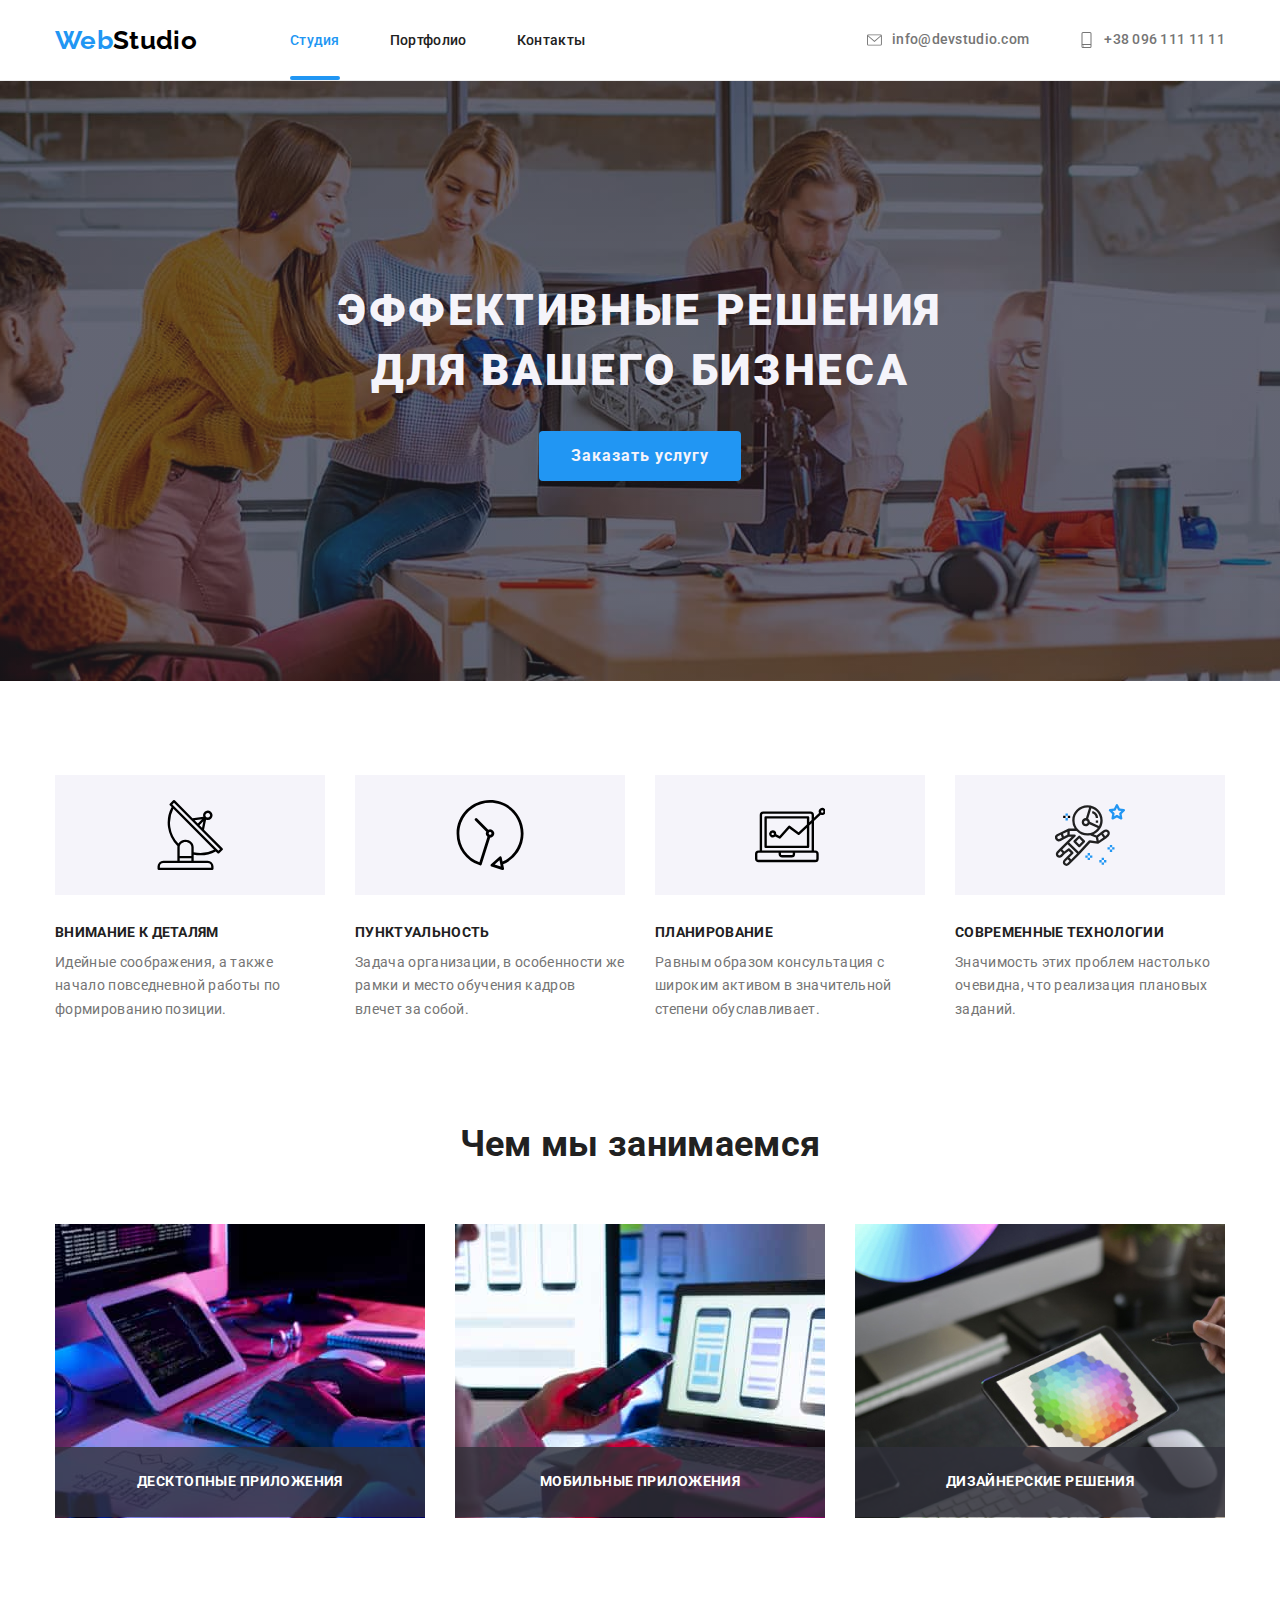
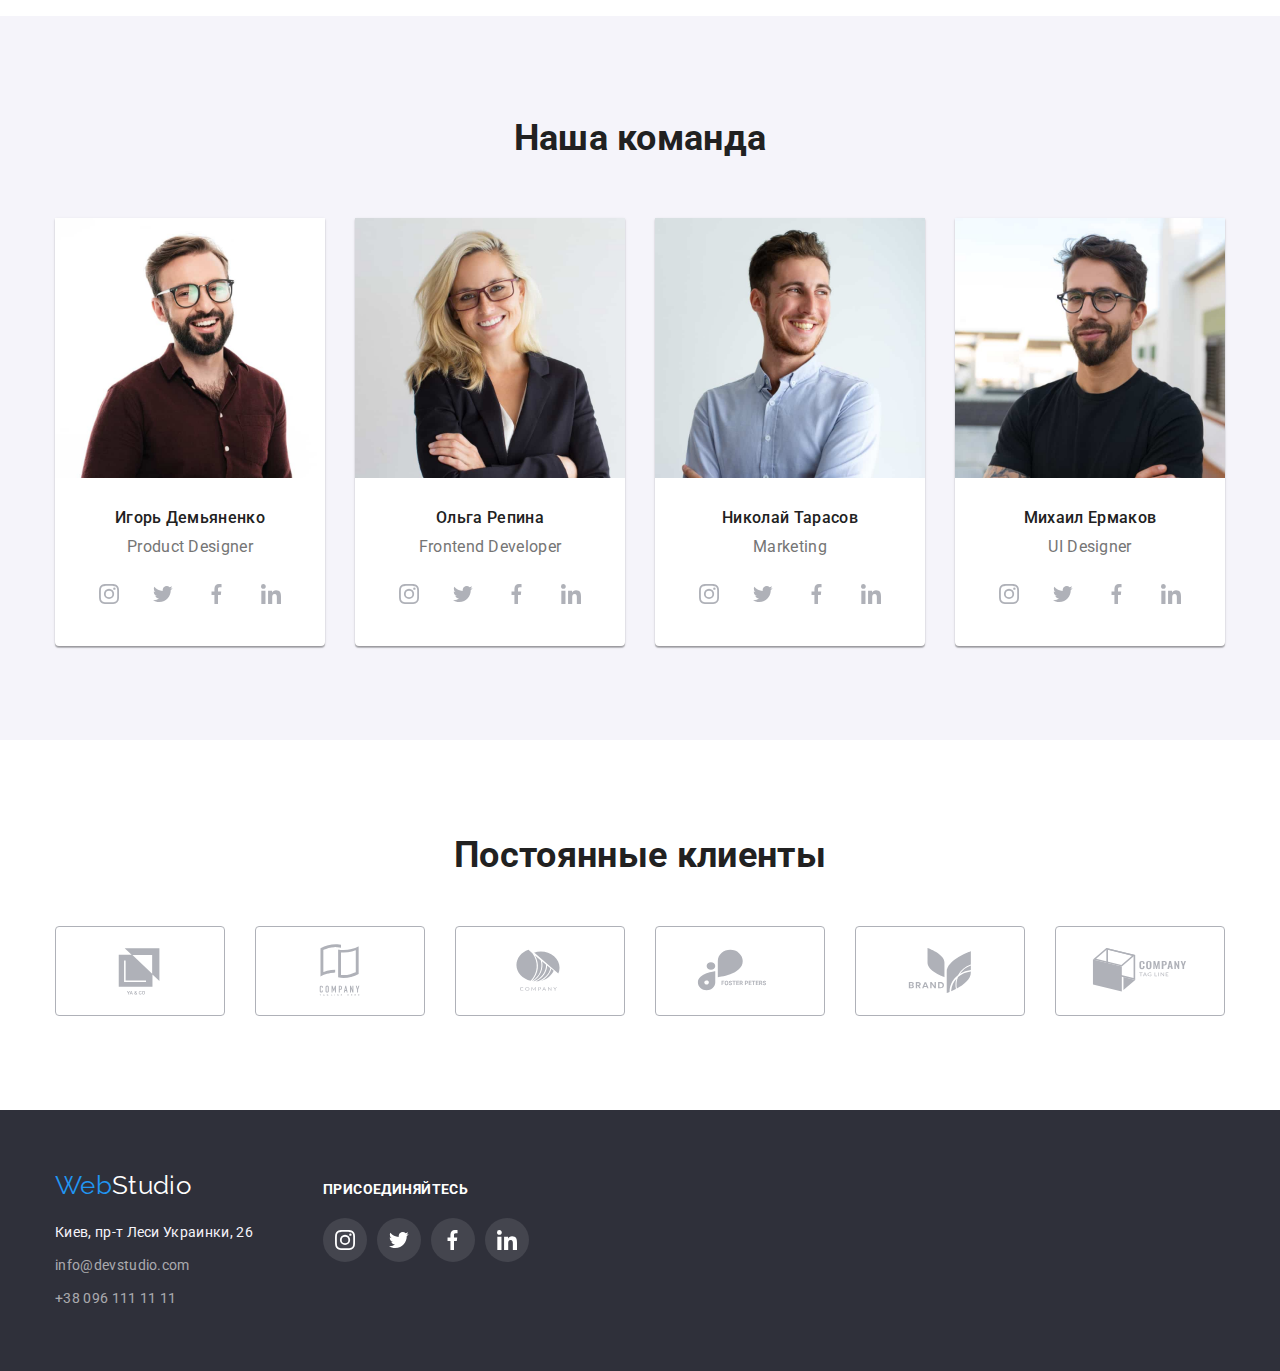
==== index.html @ 5929b226 "перенос 5 в 6" ====
<!DOCTYPE html>
<html lang="ru">
<head>
    <meta charset="UTF-8">
    <meta http-equiv="X-UA-Compatible" content="IE=edge">
    <meta name="viewport" content="width=device-width, initial-scale=1.0">
    <title>Основи НТМЛ.Часть первая </title>   
<link rel="preconnect" href="https://fonts.googleapis.com">
<link rel="preconnect" href="https://fonts.gstatic.com" crossorigin>
<link href="https://fonts.googleapis.com/css2?family=Raleway:wght@700&family=Roboto:wght@400;500;700&display=swap"
    rel="stylesheet">
<link rel="stylesheet" href="https://cdnjs.cloudflare.com/ajax/libs/modern-normalize/1.1.0/modern-normalize.min.css">

 <link rel="stylesheet" href="./css/styles.css">
</head> 
<body> 
   
   <!--Шапка страницы-->
   
    <header class="page-header">
        <div class="container nav-flex">
  <nav class="header-nav"> 
        <a href="./index.html" class="logo">
        <span class="part-logo">Web</span>Studio</a>
      <ul class="site-nav">
          <li class="list"><a href="./index.html" class="link current">Студия</a></li>    
          <li class="list"><a href="./portfolio.html" class="link">Портфолио</a></li>
          <li class="list"><a href="compendium.html" class="link">Контакты </a></li>
      </ul>
    </nav>
        <ul class="text">
            <li class="list"><a class="link" href="malito:info@devstudio.com">
                <svg class="header-icon">
                    <use href="./images/sprite.svg#icon-envelope" width="15" height="16px"></use>
                </svg>
                info@devstudio.com
             </a>
            </li>
            <li class="list"><a class="link" href="tel+380961111111">
                <svg class="header-icon">
                    <use href="./images/sprite.svg#icon-smartphone" width="15px" height="16px"></use>
                </svg>
                +38 096 111 11 11
            </a>
        </li>
        </ul>
    
    </div>
 </header> 
<main> 
            <!--Герой-->

    <section class="hero works">
        <div class="container">
        <h1 class="hero-title">Эффективные решения для вашего бизнеса</h1>
         <button class="button" type="button" data-modal-open>Заказать услугу</button>
    </div>

    </section>
    <!--Задача организации-->
    <section class="section-benefits">
        <!-- <h2 class="">Преимущество</h2> -->
        <div class="container">
        <ul class="list-body">
            <li class="aside">
                <div class="pictures-icon">
                <svg class="animatiol-icon">
                <use href="./images/sprite.svg#icon-antena" width="70"  height="70"></use>
                </svg> 
                </div>  
                <h3>Внимание к деталям</h3>
                <p>Идейные соображения, а также начало повседневной работы по формированию позиции.</p>
            </li>
            <li class="aside">
                <div class="pictures-icon">
                    <svg class="animatiol-icon">
                        <use href="./images/sprite.svg#icon-chasy" width="70" height="70"></use>
                    </svg>
                </div>
                <h3>Пунктуальность</h3>
                <p>Задача организации, в особенности же рамки и место обучения кадров влечет за собой.</p>
            </li>
            <li class="aside">
                <div class="pictures-icon">
                    <svg class="animatiol-icon">
                        <use href="./images/sprite.svg#icon-noutbuk" width="70" height="70"></use>
                    </svg>
                </div>
                <h3>Планирование</h3>
                <p>Равным образом консультация с широким активом в значительной степени обуславливает.</p>
            </li>
            <li class="aside">
                <div class="pictures-icon">
                    <svg class="animatiol-icon">
                        <use href="./images/sprite.svg#icon-astronaut" width="70" height="70"></use>
                    </svg>
                </div>
                <h3>Современные технологии</h3>
                <p>Значимость этих проблем настолько очевидна, что реализация плановых заданий.</p>
               
            </li>
        </ul>
        </div>
    </section>
    <!--Чем мы занимаемся-->
    <section class="section-text">
        <div class="container">
        <h2 class="section-title">Чем мы занимаемся</h2>
        <ul class="list-content">
            
          <li class="item">
            <div class="dex-content">
              <img src="./images/photo.jpg" width="370" height="294" alt=Програмирование >
            <div class="desktop-application">
               <h2 class="dext-text">Десктопные приложения</h2>
            </div>
            </div>
            </li>
           <li class="item">
            <div class="dex-content">
             <img src="./images/photo1.jpg" width="370" height="294" alt=Оформление>
            <div class="desktop-application">
                <h2 class="dext-text">Мобильные приложения</h2>
            </div>
            </div>
           </li>
           <li class="item">
            <div class="dex-content">
            <img src="./images/photo2).jpg" width="370" height="294" alt=Установка>
            <div class="desktop-application">
                <h2 class="dext-text">Дизайнерские решения</h2>
            </div>
            </div>
           </li>
        </ul>
        </div>
    </section>
    <!--Наша команда-->
    <section class="section-list">
     <div class="container">
        <h2 class="section-title" >Наша команда</h2>
        <ul class="list-section">
    <li class="list-aside">
        <img src="./images/img3.jpg" width="270" height="260" alt="Игорь Демьяненко" />
         <div class="thumb">
        <h3  class="list-title">Игорь Демьяненко</h3>
        <p>Product Designer</p>
        <ul class="ourteam-text">
        <li class="ourteam-list">
          <a class="ourteam-link" href="">
           <svg class="ourteam-icon">
          <use href="./images/sprite.svg#icon-instagram1" width="20px" height="20px"></use>
         </svg>
         </a>
        </li>
        <li class="ourteam-list">
         <a class="ourteam-link" href="">
        <svg class="ourteam-icon">
            <use href="./images/sprite.svg#icon-tviter2" width="20px" height="20px"></use>
          </svg>
            </a>
            </li>
            <li class="ourteam-list">
          <a class="ourteam-link" href="">
            <svg class="ourteam-icon">
             <use href="./images/sprite.svg#icon-facebook3" width="20px" height="20px"></use>
            </svg>
             </a>
            </li>
            <li class="ourteam-list">
             <a class="ourteam-link" href="">
             <svg class="ourteam-icon">
             <use href="./images/sprite.svg#icon-linkedin4" width="20px" height="20px"></use>
            </svg>
            </a>
            </li>
        </ul>
         </div>  
    </li>
    <li class="list-aside">
        <img src="./images/img4.jpg" width="270" height="260" alt="Ольга Репина"/>
        <div class="thumb">
        <h3 class="list-title">Ольга Репина</h3>
         <p>Frontend Developer</p>
        <ul class="ourteam-text">
        <li class="ourteam-list">
         <a class="ourteam-link" href="">
        <svg class="ourteam-icon">
        <use href="./images/sprite.svg#icon-instagram1" width="20px" height="20px"></use>
        </svg>
        </a>
        </li>
        <li class="ourteam-list">
        <a class="ourteam-link" href="">
        <svg class="ourteam-icon">
        <use href="./images/sprite.svg#icon-tviter2" width="20px" height="20px"></use>
         </svg>
            </a>
        </li>
        <li class="ourteam-list">
        <a class="ourteam-link" href="">
         <svg class="ourteam-icon">
        <use href="./images/sprite.svg#icon-facebook3" width="20px" height="20px"></use>
         </svg>
        </a>
        </li>
        <li class="ourteam-list">
        <a class="ourteam-link" href="">
         <svg class="ourteam-icon">
         <use href="./images/sprite.svg#icon-linkedin4" width="20px" height="20px"></use>
         </svg>
        </a>
        </li>
        </ul>
        </div>
    </li>
     <li class="list-aside">
         <img src="./images/img5.jpg" width="270" height="260" alt="Николай Тарасов"/> 
        <div class="thumb">
        <h3 class="list-title">Николай Тарасов</h3>
         <p>Marketing</p>
        <ul class="ourteam-text">
        <li class="ourteam-list">
         <a class="ourteam-link" href="">
         <svg class="ourteam-icon">
             <use href="./images/sprite.svg#icon-instagram1" width="20px" height="20px"></use>
        </svg>
            </a>
         </li>
         <li class="ourteam-list">
          <a class="ourteam-link" href="">
         <svg class="ourteam-icon">
        <use href="./images/sprite.svg#icon-tviter2" width="20px" height="20px"></use>
        </svg>
         </a>
         </li>
        <li class="ourteam-list">
        <a class="ourteam-link" href="">
         <svg class="ourteam-icon">
         <use href="./images/sprite.svg#icon-facebook3" width="20px" height="20px"></use>
         </svg>
         </a>
      </li>
      <li class="ourteam-list">
        <a class="ourteam-link" href="">
         <svg class="ourteam-icon">
        <use href="./images/sprite.svg#icon-linkedin4" width="20px" height="20px"></use>
         </svg>
        </a>
       </li>
     </ul>
          </div>
    </li>
    <li class="list-aside">
        <img src="./images/img6.jpg" width="270" height="260" alt="Михаил Ермаков"/>
    <div class="thumb">
    <h3 class="list-title">Михаил Ермаков</h3>
     <p>UI Designer</p>
     <ul class="ourteam-text">
     <li class="ourteam-list">
        <a class="ourteam-link" href="">
        <svg class="ourteam-icon">
    <use href="./images/sprite.svg#icon-instagram1" width="20px" height="20px"></use>
     </svg>
     </a>
    </li>
     <li class="ourteam-list">
    <a class="ourteam-link" href="">
    <svg class="ourteam-icon">
    <use href="./images/sprite.svg#icon-tviter2" width="20px" height="20px"></use>
    </svg>
    </a>
     </li>
     <li class="ourteam-list">
     <a class="ourteam-link" href="">
     <svg class="ourteam-icon">
     <use href="./images/sprite.svg#icon-facebook3" width="20px" height="20px"></use>
      </svg>
     </a>
      </li>
      <li class="ourteam-list">
     <a class="ourteam-link" href="">
      <svg class="ourteam-icon">
    <use href="./images/sprite.svg#icon-linkedin4" width="20px" height="20px"></use>
    </svg>
     </a>
    </li>
    </ul>
     </div>
    </li> 
    </ul>  
  </div>
    </section>
    <section class="clients">
    <div class="container">
        <h2 class="clients-constant">Постоянные клиенты</h2>
         <ul class="clients-text list">
            <li class="clients-list">
             <a class="clients-link" href="">
            <svg class="logo-icon">
            <use href="./images/sprite.svg#icon-yaco1" width="106" height="60"></use>
            </svg>
            </a>
             </li>
            <li class="clients-list">
            <a class="clients-link" href="">
             <svg class="logo-icon">
            <use href="./images/sprite.svg#icon-naglinehere2" width="106" height="60"></use>
           </svg>
             </a>
            </li>
            <li class="clients-list">
            <a class="clients-link" href="">
            <svg class="logo-icon">
            <use href="./images/sprite.svg#icon-company3" width="106" height="60"></use>
            </svg>
            </a>
            </li>
            <li class="clients-list">
            <a class="clients-link" href="">
            <svg class="logo-icon">
            <use href="./images/sprite.svg#icon-fosterpeters4" width="106" height="60"></use>
            </svg>
            </a>
            </li>
            <li class="clients-list">
             <a class="clients-link" href="">
            <svg class="logo-icon">
             <use href="./images/sprite.svg#icon-brand5" width="106" height="60"></use>
            </svg>
            </a>
            </li>
            <li class="clients-list">
             <a class="clients-link" href="">
            <svg class="logo-icon">
            <use href="./images/sprite.svg#icon-tagline6" width="106" height="60"></use>
            </svg>
            </a>
            </li>
         </ul>
        </div>
    </section>
   <!--Подвал-->
    <footer class="section-footer">
    <div class="container">
        <div class="footer-link">
        <a href="./index.html" class="logo-logo">
    <span class="part part-logo">Web</span>Studio</a>
      <address class="active works">
        <!-- <a href="./index.html" class="logo">
        <span class="part part-logo">Web</span>Studio</a> -->
    <ul class="address">
     <li a> Киев, пр-т Леси Украинки, 26</li>
     </ul>
    <ul class="text-meta">
     <li><a class="link" href="malito:info@devstudio.com">info@devstudio.com</a></li>
    <li><a class="link" href="tel+380961111111">+38 096 111 11 11</a></li>
   </ul>
    </address>
</div>
    <div class="footer-contacts">
    <p class="join-footer">присоединяйтесь</p>
    <ul class="footer-text">
    <li class="footer-list">
    <a class="contacts" href="">
    <svg class="footer-icon">
        <use href="./images/sprite.svg#icon-instagram1" width="20px" height="20px"></use>
    </svg>
    </a>
  </li>
<li class="footer-list">
 <a class="contacts" href="">
  <svg class="footer-icon">
  <use href="./images/sprite.svg#icon-tviter2" width="20px" height="20px"></use>
 </svg>
 </a>
</li>
<li class="footer-list">
 <a class="contacts" href="">
<svg class="footer-icon">
<use href="./images/sprite.svg#icon-facebook3" width="20px" height="20px"></use>
</svg>
</a>
</li>
<li class="footer-list">
 <a class="contacts" href="">
 <svg class="footer-icon">
 <use href="./images/sprite.svg#icon-linkedin4" width="20px" height="20px"></use>
</svg>
 </a>
</li>
    </ul>
</div>
</div>
    </footer>
   </main>
   <div class="hero-backdrop is-hidden" data-modal>
    <div class="hero-modal">
    <button type="button" class="close-button" data-modal-close>
    <svg class="modal-icon">
        <use href="./images/sprite.svg#icon-close-black"></use>
   </svg>
</button>
    </div>
   </div>
    <script src="./js/modal.js"></script>
  </body>
 </html>
---- css/styles.css ----
/* цвет фона вторичный 
#FFFFFF      #E5E5E5;     #F5F4FA*/
/* цвет основного текста #FFFFFF; */
/* текст h2 #212121;*/
/* футер адрес #FFFFFF */
/* контакт rgba(255, 255, 255, 0.6) */
/*вторичный текст #757575;*/
/*сексыя наша команджа #757575 */
/* акцент#2196F3; */

:root {
   --primary-text-color: #212121;
   --title-text-paragraph: #757575;
   --accent-color: #2196F3;
   --primary-bg-color:#E5E5E5;
   --logo-nav-color:#000000;
   --logo-footer-color:#FFFFFF;
   --address-footer-color:#F5F4FA;
   --h1-color:#2F303A;
   --cube-color:cubic-bezier(0.4, 0, 0.2, 1);
}

html {
  box-sizing: border-box;
}
  *, *::before, *::after{
    box-sizing: border-box;  
  }
body {
  margin: 0;
  padding: 0;
  background-color: var(--logo-footer-color);
  color: var(--primary-text-color);

  font-family: Roboto, sans-serif;
  letter-spacing: 0.02em;
  font-size: 14;
}
.container {
  /* align-items: center;
  display: flex; */
  margin-left: auto;
  margin-right: auto;
  width: 1200px;
  /* outline: 2px solid red; */
  padding-left: 15px;
  padding-right: 15px;

} 
 


.site-nav{
display: flex;  
margin-left: 93px;
}
.header-nav{
  align-items: center;
  display: flex;
}
.text  .list{
  margin-left: auto;
}
.nav-flex {
  align-items: center;
  display: flex;
}

 

 .container {
  margin-left: auto;
  margin-right: auto;
  width: 1200px;
  padding-right: 15px;
  padding-left: 15px;
  /* display: block;
  max-width: 100%;
  height: auto; */

   /* outline: 2px solid red;  */
} 
.page-header{
/* border: 1px solid #ECECEC; */
background-color: var(--logo-footer-color);
border-bottom:1px solid #ECECEC;
}
h1, h2, h3, p{
  margin: 0;
  padding: 0;
}
.header-icon{
  width: 15px;
  height: 16px;
  margin-right: 10px;
}

 .section .no-podding {
  padding-top: 0;
  padding-bottom: 0;
 
} 
.ourteam-icon{
  margin: 12px 0 0 12px;
  text-align: center;
  justify-content: center;
  
}

.section-benefits{
  padding-top: 94px;
  /* padding-bottom: 94px; */
}
.ourteam-link{
width: 44px;
height: 44px;
border-radius: 50%;
fill: #AFB1B8;
display: block;
}
.ourteam-link:hover,
.ourteam-link:focus {
 background-color: #2196F3;
fill: var(--logo-footer-color);

} 

  /* padding-top: 94; *
/* .section {
margin-bottom: 0;
margin-top: 0%;
}  */

  /* logo */

 .logo{

  color: var(--logo-nav-color);
  font-family: Raleway, sans-serif;

  font-weight: 700;
  font-size: 26px;
  line-height: 1.19;
  font-size: normal;
  text-decoration: none;
  font-style: normal;
 }

.part-logo {
  color: var(--accent-color);
}
/* логин в футаре */
.logo-logo{
  margin-bottom: 20px;
  display: block;
  color: var(--logo-footer-color);
  font-family: Raleway, sans-serif;

  font-size: 26px;
  line-height:1.19;
  font-size: normal;
  text-decoration: none;
  padding: 0;


  }
  /* футер адрес */
 .activ{
   font-style: normal;

 }
  .address{
   margin-bottom: 9px;
   color: var(--address-footer-color);
   font-family: Roboto,normal;
  font-size: 14px;
  line-height: 1.71;
   }
   .address>li:hove,  
   .address>li:focus {
    color: #2196F3;
   }

  .address{
   flex-direction: column;
   font-style: normal;
  } 
  .address>li:not(:last-child){
   display: block;
  }

  .section-footer {
    padding-top: 60px;
    padding-bottom: 60px;
    background-color: #2F303A;
  }
  .section-footer .container{
    display: flex;
    align-items: baseline;
  }
  .join-footer{
    font-weight: 700;
    font-size: 14px;
    line-height: 1.14;
    letter-spacing: 0.03em;
    text-transform: uppercase;
    margin-bottom: 20px;
    
    color: var(--logo-footer-color);
  }

  /* фоотер гд текст */
  .text-meta .link {
    color: rgba(255, 255, 255, 0.6);
    font-style: normal;
    font-weight: 400;
    font-size: 14px;
    line-height: 1.71;
    text-decoration: none;
  }
  
  .text-meta .link:hover,
  .text-meta .link:focus {
    color: #2196F3;

  }
  .text-meta>li:not(:last-child) {
   display: block;
   margin-bottom: 9px;
  }
  .footer-text{
  display: flex;
  justify-content: space-between;
  } 
  .footer-list{
  width: 44px;
  height: 44px;

  
  }
.contacts{
  width: 44px;
  height: 44px;
  border-radius: 50%;
  background: rgba(255, 255, 255, 0.1);
  display: block;
}
.contacts:hover,
.contacts:focus{
  background-color: var(--accent-color);
}
  
  .footer-icon {
    width: 20px;
    height: 20px;
    margin: 12px 0 0 12px; 
    fill: var(--logo-footer-color);
  }
  /* .footer-icon:hover,
  .footer-icon:focus{
    fill: #2196F3;
  } */

  .footer-contacts{
  margin-left: 70px;
  width: 206px;
  }

  /* h2наша команда в ul */

.list-section { 

  margin: 0;
  padding: 0;
  list-style: none;
}



/* задачя организации */
.list-body{
  /* padding-top: 94px; */
  display: flex;
  
  
}
.list-body .aside+ .aside{
  margin-left: 30px;
}
.list-body .aside{  
  width: 270px;
}
/* .aside::before{
  display:inline-block;
  content: "";
  width: 270px;
  height: 120px;
  border-radius: 4px;
   background-color: #F5F4FA;
} */
 


/* .site-nav .list{
 background-color: tomato;
} */


.site-nav {
  display: flex;
  margin-left: 93px;
}

.header-nav {
  align-items: center;
  display: flex;
}

.text .list {
  margin-left: auto;
}

.nav-flex {
  align-items: center;
  display: flex;
}

.site-nav  .link.current::after {
  position: absolute;
  content: "";
  display: block;
  height: 4px;
  border-radius: 2px;
  width: 100%;
  left: 0;
  bottom: 0;
  background-color: var(--accent-color);

}

.site-nav .list+ .list{
  margin-left: 50px;
}

.site-nav .link{
position: relative;

  padding-top: 32px;
  padding-bottom: 32px;

  color: var(--primary-text-color);
  font-weight: 500;
  font-size: 14px;
  line-height: 1.14;
  text-decoration: none;
  transition-duration:color 250ms cubic-bezier(0.4, 0, 0.2, 1);


   
}
.site-nav .link.current {
  color: var(--accent-color);
}
/* сайт nav */

.site-nav .link:hover,
.site-nav .link:focus {
    color: var(--accent-color);
 } 


 /* ul contact  header*/
 .text .link{
  align-items: center;
  display: inline-flex;
  color:var(--title-text-paragraph);
  padding-top: 32px;
  padding-bottom: 32px;
  font-weight: 500;
  font-size: 14px;
  line-height: 1.14px;
  letter-spacing: 0.02em;
  text-decoration: none;
   }
 .text .header-icon:hover,
 .text .header-icon:focus,
 .text .link:hover, 
 .text .link:focus{
   color: var(--accent-color);
   fill: var(--accent-color);
 }
  .header-icon{
  fill: currentColor;
  }

  .text{
    display: flex;
    margin-left: auto;
   
 }
 .text .list + .list{
   margin-left: 50px;
 }
 
 /* .-paragraph);
 } */
 /* .text .header-icon:hover,
 .text .header-icon:focus{
   fill: var(--accent-color);
 }
 .text .header-icon:current{
   fill: var(--accent-color);
 }  */

 /* ul для портфолио */

 /* задача организации */
.list-body p {
  margin-top: 0;
  margin-bottom: 0;
  color: var(--title-text-paragraph);

   font-weight: 400;
    font-size: 14px;
    line-height: 1.7; 
    }
.list-body h3 {
  margin-top: 0;
  margin-bottom: 10px;
  color: var(--primary-text-color);
  font-weight: 700;
  font-size: 14px;
  line-height: 1.14;
  text-transform: uppercase;
}

/* h3 наша команда */
.list-aside .list-title {
  margin-top: 0;
  text-align: center;
  color: var(--primary-text-color);
  margin-bottom: 0;
  /* margin-bottom: 0px; */
  font-weight: 500;
  font-size: 16px;
  line-height: 1.2;
}
 img {
  display: block;
  max-width: 100%;
  height: auto;
  margin-top: o;
  margin-bottom: o;

}

.list-section p { 
  text-align: center;
  margin-top: 10px;
  margin-bottom: 0;
   color: var(--title-text-paragraph);
   /* margin-top: 10px; */
   font-size: 16px;
   line-height: 1.19;
  }
  .thumb {
   padding: 30px 32px;
   
  }
  
.list-aside{
  background: var(--logo-footer-color);
  box-shadow: 0px 1px 3px rgba(0, 0, 0, 0.12),
  0px 1px 1px rgba(0, 0, 0, 0.14),
  0px 2px 1px rgba(0, 0, 0, 0.2);
  border-radius: 0px 0px 4px 4px;
}
.section-list {
  background-color:#F5F4FA;
}
.section-text{
  padding-top: 94px;
  padding-bottom: 94px;
}
.section-list{
  padding-bottom: 94px;
  padding-top: 94px;
}

  /* чем мы занимаемся  */
.list-content {
display: flex;
text-align: center;

}
.list-content .item+ .item{
  margin-left: 30px;
}
.list-section{
  display: flex;
  /* padding-bottom: 94px; */
}
.list-section {
justify-content: space-between;
}
.list-content .item{
  display: block;
  max-width: 100%;
  height: auto;
}
.ourteam-text{
  display: flex;
  justify-content: space-between;
  margin-top: 16px;
  align-items: center;
  
}
.dex-content{
position: relative;
display: inline-block;

}
.desktop-application{
  position: absolute;
  width: 100%;
  height: 70px;
  background: rgba(47, 48, 58, 0.8);
  top: 76%; 
}
.dext-text{
color: var(--logo-footer-color);

font-size: 14px;
line-height: 1.14;
text-align: center;
letter-spacing: 0.03em;
text-transform: uppercase;
padding: 27px 82px;
}

.ourteam-list{
width: 44px;
height: 44px;
}
.ourteam-icon{
  width: 20px;
  height: 20px;
  /* background-color: tomato; */
}


/* hero */

.hero-title {
  max-width: 1600px;
   text-transform: uppercase; 
   margin-top: 0; 
  margin: 0 auto;
  margin-bottom: 30px;
  color: var(--address-footer-color);
   width: 696px;
  font-weight: 900;
    font-size: 44px;
    line-height: 1.36;
    text-transform: uppercase;
    text-align: center;
    letter-spacing: 0.06em;
}

.hero{
  text-align: center;
  background-color: var(--h1-color);
  padding-top: 200px;
  padding-bottom: 200px;
  background-image:linear-gradient(to left,rgba(47, 48, 58, 0.4),rgba(47, 48, 58, 0.4)),
  url(../images/Img\ hero.jpg);
  background-repeat: no-repeat;
  background-size: cover;
  background-position: center;
  }
   /* другой пример */
  .hero-backdrop {
    position: fixed;
    /* display: flex;
    align-items: center;
    justify-content: center; */
    top: 0;
    left: 0;
    width: 100vw;
    height: 100vh;
    background-color: rgba(0, 0, 0, 0.2);
    top: 0;
    transition: opacity 250ms cubic-bezier(0.4, 0, 0.2, 1), visibility 250ms cubic-bezier(0.4, 0, 0.2, 1);
  }  
   /* .hero-backdrop {
    position: fixed;
   display: flex;
   align-items: center;
   justify-content: center;
    top: 0;
    left: 0;
    width: 0;
    height: 0;
    background-color: rgba(0,0,0,0.2);
    opacity: 1;
    transition: opacity 250ms cubic-bezier(0.4, 0, 0.2, 1), visibility 250ms cubic-bezier(0.4, 0, 0.2, 1);

  }  */
  .hero-backdrop.is-hidden{
    opacity: 0;
    pointer-events: none;
    
  }
  
  /* .hero-modal {
    position: relative;
    width: 528px;
    height: 581px;
    transform: scale(1);
    transition: transform 250ms cubic-bezier(0.4, 0, 0.2, 1);
    border-radius: 4px;
    background: var(--logo-footer-color); */
    /* top: 50%;
        left: 50%;
        transform: translate(-50%, -50%) scale(1); */
  
  /* .hero-modal{
    width: 528px;
    min-height: 581px;
    background-color: #ffffff;
    
    position: relative;
    transform: scale(1);
    transition: transform 250ms cubic-bezier(0.4, 0, 0.2, 1);
 }  */
  .hero-modal{
  position: absolute;
  top: 50%;
  left: 50%;
  transform: translate(-50%, -50%);
  height: 581px;
  width: 528px;
  background: #FFFFFF;
  box-shadow: 0px 1px 3px rgba(0, 0, 0, 0.12),
  0px 1px 1px rgba(0, 0, 0, 0.14),
  0px 2px 1px rgba(0, 0, 0, 0.2);
  border-radius: 4px;
  padding: 15px;
  transition: transform 250ms var(--cube-color);
  }  
  /* .close-button{
    position: absolute;
    display: flex;
    align-items: center;
    justify-content: center;
    border-radius: 50%;
    top: 8px;
    right: 8px;
    width: 30px;
    height: 30px;
    border: 1px solid var(--logo-nav-color);
    box-sizing: border-box;
  } */
  .close-button {
    position: absolute;
    display: flex;
    align-items: center;
    justify-content: center;
  
    right: 8px;
    top: 8px;
    background-color: transparent;
    border-radius: 50%;
    width: 30px;
    height: 30px;
    border: 1px solid #000000; 
  }
  /* .close-button{
  right: 8px;
  top: 8px;
  background: #FFFFFF;
  border: 1px solid rgba(0, 0, 0, 0.1);
  border-radius: 50%;
  width: 30px;
  height: 30px;
  cursor: pointer;
  } */
 /* .works{
   background-color: var(--logo-nav-color);
 } */
.modal-icon{
  width: 11px;
  height: 11px;
}

/* заголовки h2 */
.section-title{
  margin-top: 0;
  margin-bottom: 50px;
  /* padding-top: 94px; */
  color: var(--primary-text-color);
  font-weight: 700;
  font-size: 36px;
  line-height: 1.6;
  text-align: center;
}
.section-title{
  padding: 0;
}
/* приймучество */
.pictures-icon {
  display: flex;
  background-color: #F5F4FA;
  width: 270px;
  height: 120px;
  align-items: center;
  justify-content: center;
  margin-bottom: 30px;
  padding: 0;
  
}
.animatiol-icon{
position: absolute;
width: 70px;
height: 70px;
color: #212121;
}
 .nimatiol-icon:hover,
.animatiol-icon:focus{
  fill:var(--logo-nav-color);
}
/* постоянные клиенты */
.clients{
  background-color: var(--logo-footer-color);
  /* width: 1600px;
  height: 708px; */
  padding-top: 94px;
  padding-bottom: 94px;
}
.clients-text{
  display: flex;
  align-items: center;
  justify-content: center;
  padding: 0;
  margin: 0;
  text-decoration: none;
  list-style: none;
}


  .clients-link {
  width: 170px;
  height: 90px;

  /* padding: 16px 32px;
   */
  display: flex;

  justify-content: center;
   align-items: center;

  border-radius: 4px;
  border: 1px solid #afb1b8;
}
.clients-link:hover,
.clients-link:focus{
  border-color: var(--accent-color);
} 
.clients-constant{
  margin-top: 0;
  padding: 0;
  justify-content: center;
  margin-bottom: 50px;
  font-weight: 700;
  font-size: 36px;
  line-height: 42px;
  text-align: center;

}
.logo-icon{
  position: absolute;
  width: 106px;
  height: 60px;
  fill: #AFB1B8;
}
.logo-icon:hover,
.logo-icon:focus{
  fill: #2196F3;
}





.clients-text .clients-list+ .clients-list{
margin-left: 30px;
}

   /* button */
  .button {
    display: inline-block;  

    border-radius: 4px;
    padding: 10px 32px;
    min-width: 200px;
    color: var(--address-footer-color);
    background-color:var(--accent-color);
    font-weight: 700;
    font-size: 16px;
    line-height: 30px;
    letter-spacing: 0.06em;
    border: none;
    } 
  .button:hover,
  .button:focus {
  background-color: #188CE8;
  }
  

/* ПОРТФОЛИО */


/* кнопки ul */
.portfolio-title {
  display: none;

}
/* сброс для всех порт,веб */
ul {
  list-style: none;
  text-decoration: none;
  padding: 0;
  margin: 0;
} 
.title-text{
  background-color: var(--logo-footer-color);
  padding-bottom: 94px;
  padding-top: 94px;
  display: block;
   max-width: 100%;
  height: auto;

}
.filter-text {
  margin-bottom: 50px;
  justify-content: center;
  display: flex;
}

.filter-text .item:not(:last-child) {
  margin-right: 8px;
}




/* button */
.filter-text.btn-main .blockquote-button{
color:var(--primary-text-color);
background-color: var(--address-footer-color);

font-weight: 500;
font-size: 16px;
line-height: 26px;
letter-spacing: 0.03em;

}
.filter-text .btn-main .blockquote-button:hover,
.filter-text.btn-main .blockquote-button:focus{
  color:var(--logo-footer-color);
  background-color: var(--accent-color);
}


/* h2 */
.headline{
  margin-top: 0;
  margin-bottom: 4px;
  color:var(--primary-text-color);

  font-weight: 700;
  font-size: 18px;
  line-height: 2;
  letter-spacing: 0.06em;
  list-style: none;
}
/* p */
 .projects-title{
  color: var(--title-text-paragraph);
  margin-bottom:0;
  margin-top: 0;
  font-size: 16px;
  line-height: 1.87;
  
}
  /* фон на картках в профиле */
.backdrop{
      position: relative;
      overflow: hidden;


  /* position: fixed;
  top: 0;
  left: 0;
  width: 100%;
  height: 100%;
  background-color: ; */

 }

 /* .modal{
  position: absolute;
  top: 50%;
  left: 50%;
 transform: translate(-50%, -50%);
 width: 370px;
 height: 294px;
 padding: 15px;
 background: rgba(33, 150, 243, 0.9);
 }  */
 /* пример другого макета */
 .modal{
  position:absolute;
  display:inline-block;
  width: 100%;
  height: 100%;
  top:0 ;
  left:0 ;
  /* opacity: 1px; */
  transform: translateY(101%);
  transition: transform 250ms cubic-bezier(0.4, 0, 0.2, 1);
  background-color:rgba(33, 150, 243, 0.9);
}  



 .modal-text{
position: absolute;
padding: 63px 24px;
font-size: 18px;
line-height: 1.56;
color: var(--logo-footer-color);
 }
.backdrop :hover .modal,
.backdrop :focus .modal{
  transform: translateY(0);

 
 }
.link-backdrop{
display: block;
list-style: none;
text-decoration: none;
}
.projects-list .link-title {
text-decoration: none;
list-style: none;
}
/* .projects-list{
list-style: none;
opacity: 1px;  */


.link-title{
  display: block;

}


 .container {
  width: 1200px;
  padding-left: 15px;
  padding-right: 15px;
  margin-left: auto;
  margin-right: auto;
  /* display: block;
  max-width: 100%;
  height: auto; */
}  
 /* .test-container{
 display: flex;
flex-wrap: wrap;
} */

  /* background-color: teal; */
  
  .projects-list{
  display: flex;
  flex-wrap: wrap; 
  margin: -15px;
  /* background-color: tomato; */
} 
.projects-list-text {
  margin: 15px;
/* width: calc((100% - 60px) / 3);
margin-right: 30px;
 margin-bottom: 30px; */
/* width: 370px; */
} 
/* .projects-list-text:nth-child(3n) {
  margin-right: 0;
} 
 .projects-list-item:nth-last-child(-n + 3) {
  margin-bottom: 0;
} */
.projects-list-text .main{
  padding: 20px 24px;
  border-bottom: 1px solid #eeeeee;
  border-left: 1px solid  #eeeeee;
  border-right: 1px solid #eeeeee;
}  
.link-title img {
  display: block;
  max-width: 100%;
  height: auto;
}
 .blockquote-button{
  min-width: 73px;
  padding: 6px 22px;
  border: none;
  border-radius: 4px;
  font-family: inherit;
  font-weight: 500;
  font-size: 16px;
  line-height: 1.62;
  text-align: center;
  letter-spacing: 0.03em;
 }
 .filter-text .btn-main:not(:last-child){
     margin-right: 8px;
   }

/* animation header */
    /* @keyframes translatecall {
   0% {
    transform: translateY(0);
    }
   50% {
    transform: translateY(20px);
   }
   100% {
    transform: translateY(0);
   }
  }  
  .header-icon{
    animation-name: translatecall;
    animation-duration: 5s;
  animation-iteration-count: infinite;
  animation-delay: 4px;
  } */
   /* короткий запис
  animation: 5s infinite; */
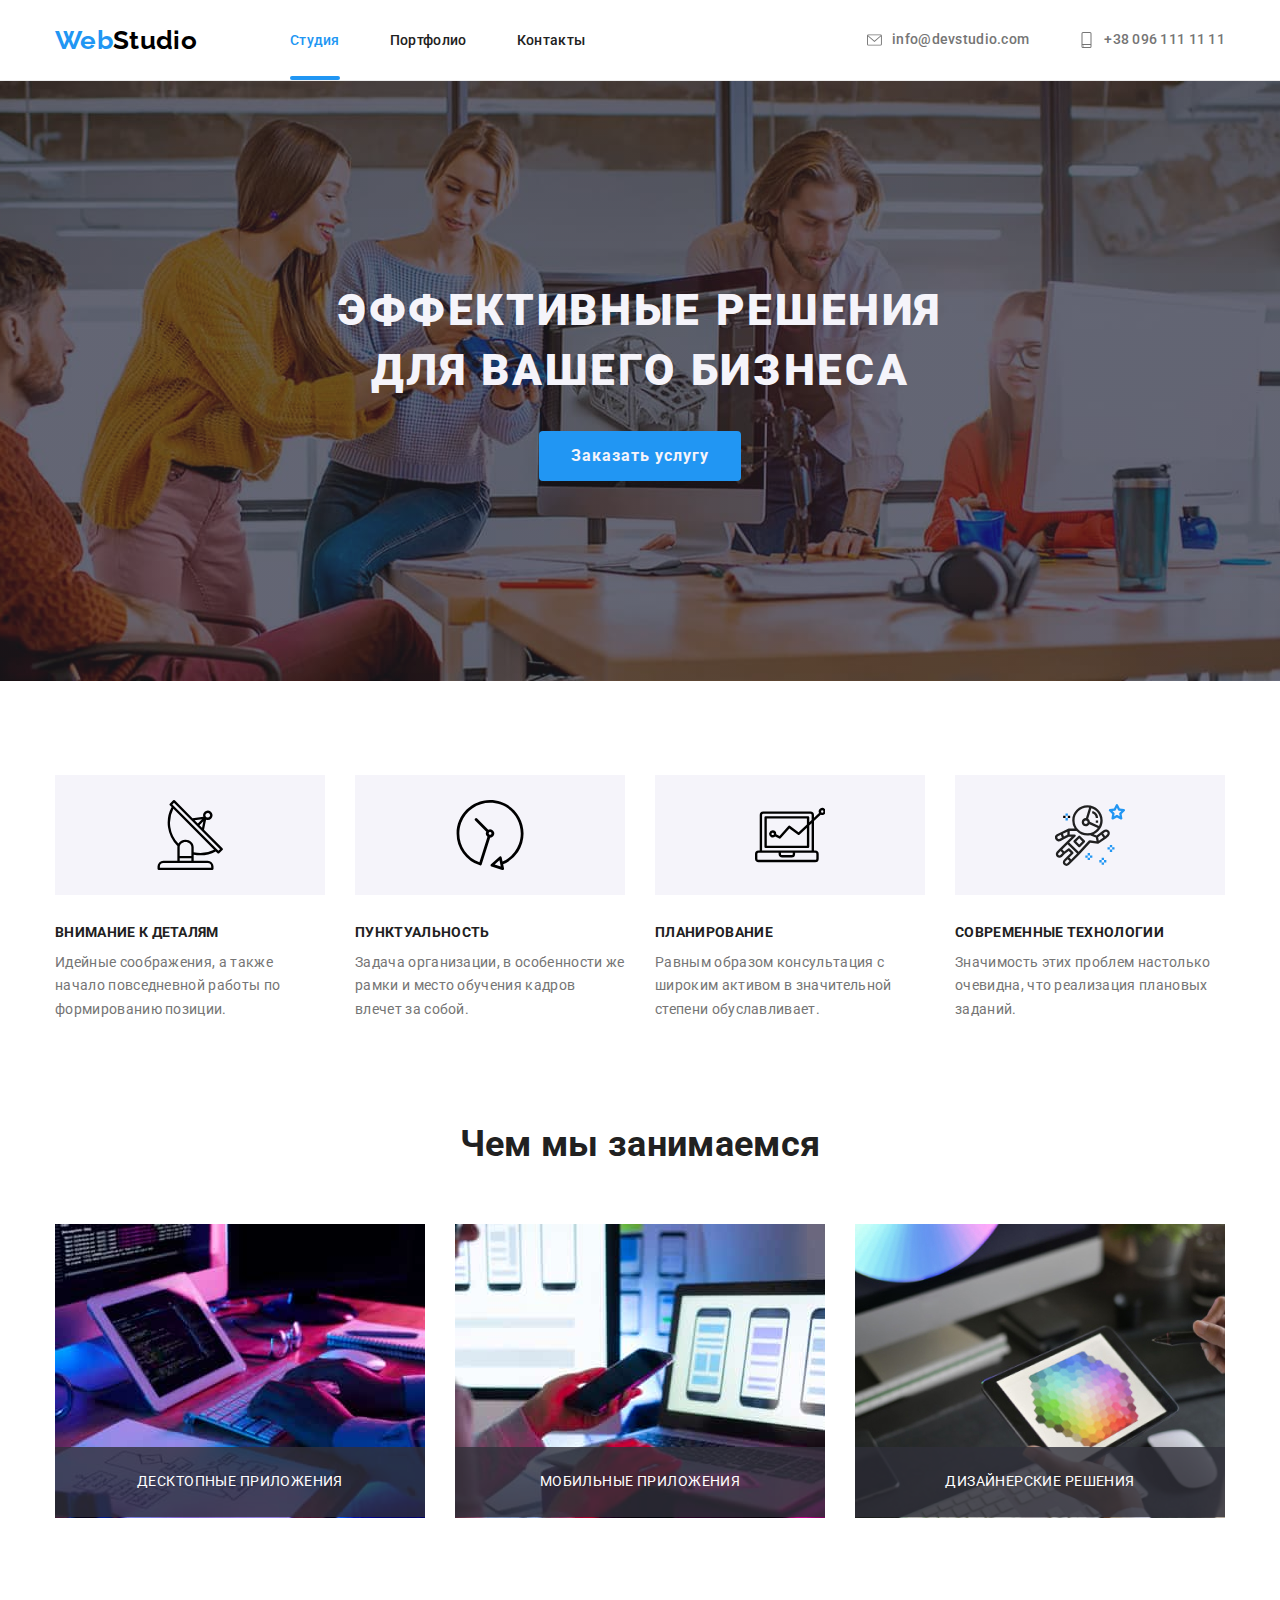
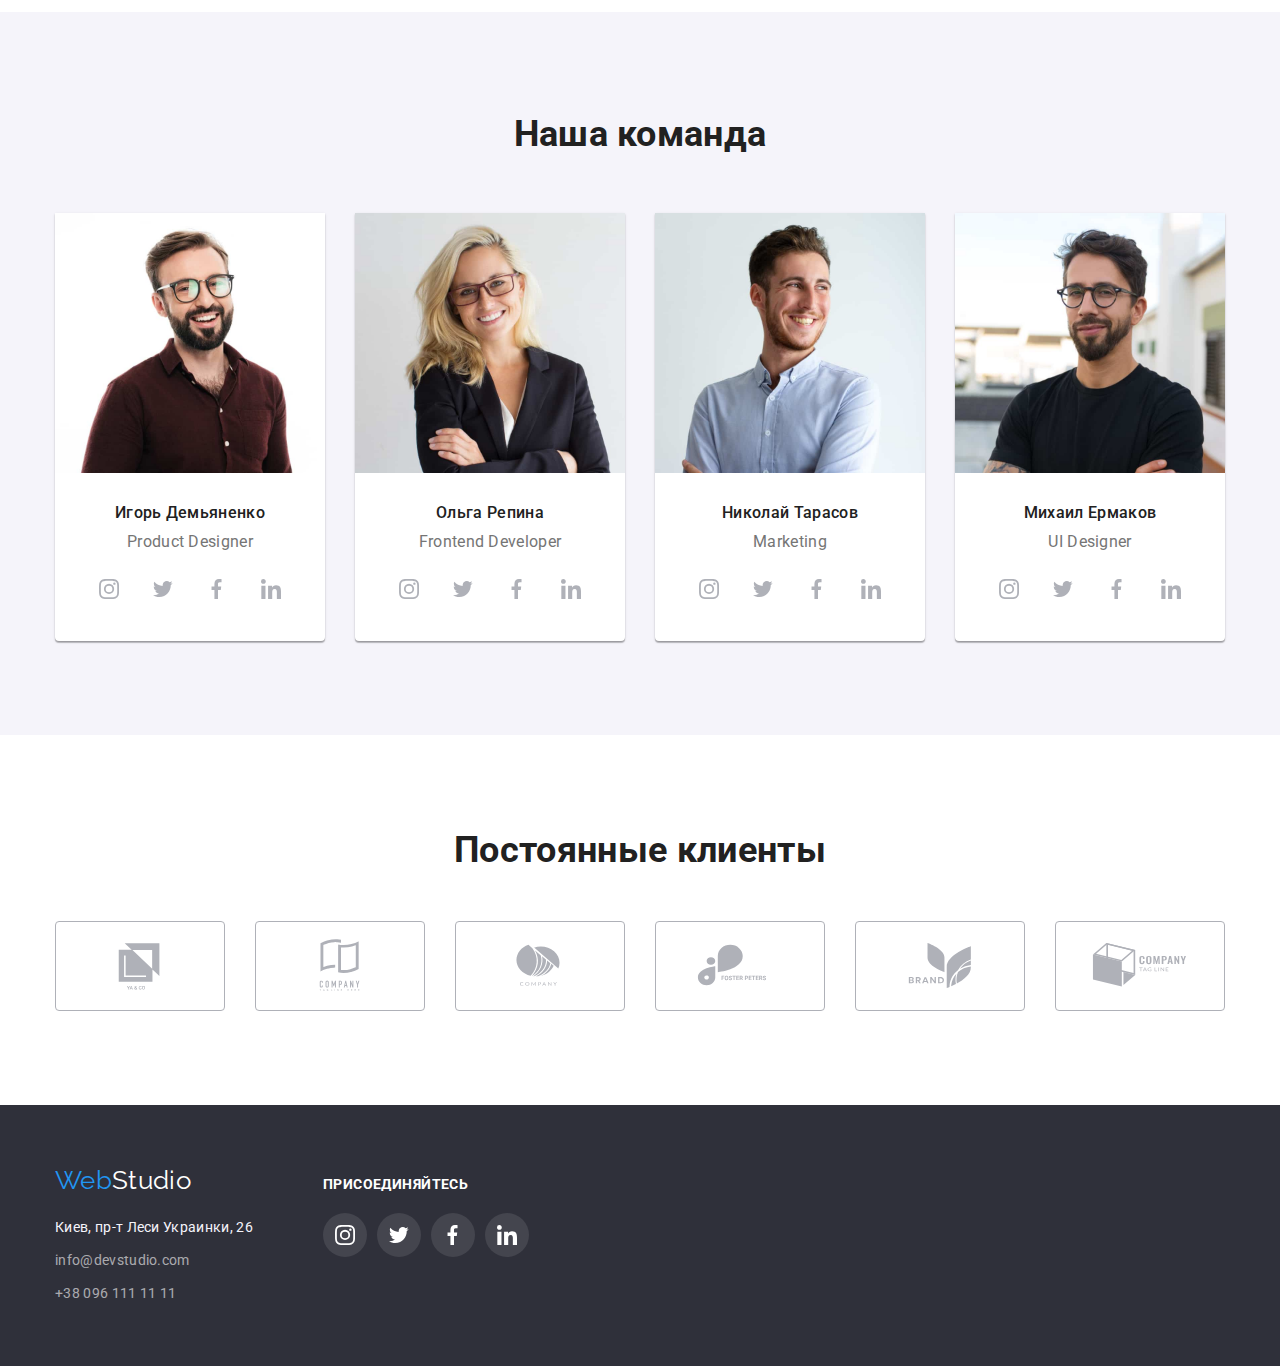
==== commit aa1bf288: "поправки по 5 мак после проверки" ====
--- a/index.html
+++ b/index.html
@@ -109,29 +109,29 @@
         <ul class="list-content">
             
           <li class="item">
-            <div class="dex-content">
+            <!-- <div class="dex-content"> -->
               <img src="./images/photo.jpg" width="370" height="294" alt=Програмирование >
-            <div class="desktop-application">
-               <h2 class="dext-text">Десктопные приложения</h2>
-            </div>
-            </div>
+            <!-- <div class="desktop-application"> -->
+               <p class="dext-text">Десктопные приложения</p>
+            <!-- </div> -->
+            <!-- </div> -->
             </li>
            <li class="item">
-            <div class="dex-content">
+            <!-- <div class="dex-content"> -->
              <img src="./images/photo1.jpg" width="370" height="294" alt=Оформление>
-            <div class="desktop-application">
-                <h2 class="dext-text">Мобильные приложения</h2>
-            </div>
-            </div>
+            <!-- <div class="desktop-application"> -->
+                <p class="dext-text">Мобильные приложения</p>
+            <!-- </div>
+            </div> -->
            </li>
            <li class="item">
-            <div class="dex-content">
+            <!-- <div class="dex-content"> -->
             <img src="./images/photo2).jpg" width="370" height="294" alt=Установка>
-            <div class="desktop-application">
-                <h2 class="dext-text">Дизайнерские решения</h2>
-            </div>
-            </div>
-           </li>
+            <!-- <div class="desktop-application"> -->
+                <p class="dext-text">Дизайнерские решения</p>
+            <!-- </div>
+            </div> -->
+           </li> 
         </ul>
         </div>
     </section>
@@ -401,8 +401,44 @@
         <use href="./images/sprite.svg#icon-close-black"></use>
    </svg>
 </button>
+
+ <form class="form" action="#" autocomplete="off" novalidate>
+<h2 class="form-title">Оставьте свои данные, мы вам перезвоним</h2>
+     <div class="form-class list-top">
+     <label class="form-label" for="name" > Имя</label>
+     <input class="form-input" id="name" type="text">
+    <svg class="form-icon" >
+    <use href="./images/sprite.svg#icon-person-black-18dp-1-1" width="15px" height="15px"></use>
+    </svg>
+</div>
+<div class="form-class">
+    <label class="form-label" for="contact-tel">Телефон</label>
+    <input class="form-input" id="contact-tel" type="contact-tel">
+    <svg class="form-icon">
+        <use href="./images/sprite.svg#icon-phone-black-18dp-1-1" width="15px" height="15px"></use>
+    </svg>
+</div>
+<div class="form-class">
+    <label class="form-label" for="contact-email">Почта</label>
+    <input class="form-input" id="contact-email" type="email">
+    <svg class="form-icon">
+        <use href="./images/sprite.svg#icon-email-black-18dp-1-1" width="15px" height="15px"></use>
+    </svg>
+</div>
+<div class="form-class">
+  <label class="form-label" for="form-textarea">Комментарий</label>
+  <textarea class="form-input form-textarea" name="form-comment" id="form-textarea" placeholder="Введите текст"></textarea>
+</div>
+<div class="form-class">
+<label class="form-checkbox" for="form-checkbox">
+<input class="" id="form-checkbox" type="checkbox">
+Соглашаюсь с рассылкой и принимаю <a class="form-link" href=""> Условия договора</a>
+
+</label>
+</div>
+</form>
     </div>
    </div>
-    <script src="./js/modal.js"></script>
+   <script src="./js/modal.js"></script>
   </body>
  </html>
--- a/css/styles.css
+++ b/css/styles.css
@@ -18,6 +18,7 @@
    --address-footer-color:#F5F4FA;
    --h1-color:#2F303A;
    --cube-color:cubic-bezier(0.4, 0, 0.2, 1);
+   --form-input-color:rgba(33, 33, 33, 0.2);
 }
 
 html {
@@ -111,19 +112,7 @@
   padding-top: 94px;
   /* padding-bottom: 94px; */
 }
-.ourteam-link{
-width: 44px;
-height: 44px;
-border-radius: 50%;
-fill: #AFB1B8;
-display: block;
-}
-.ourteam-link:hover,
-.ourteam-link:focus {
- background-color: #2196F3;
-fill: var(--logo-footer-color);
-
-} 
+
 
   /* padding-top: 94; *
 /* .section {
@@ -235,15 +224,15 @@
   .footer-list{
   width: 44px;
   height: 44px;
-
-  
-  }
+ } 
+
 .contacts{
   width: 44px;
   height: 44px;
   border-radius: 50%;
   background: rgba(255, 255, 255, 0.1);
   display: block;
+  transition: background-color 250ms cubic-bezier(0.4, 0, 0.2, 1)
 }
 .contacts:hover,
 .contacts:focus{
@@ -515,27 +504,34 @@
   align-items: center;
   
 }
-.dex-content{
+.item{
 position: relative;
 display: inline-block;
+}
+/* .dex-content{
+
 
 }
 .desktop-application{
-  position: absolute;
-  width: 100%;
-  height: 70px;
-  background: rgba(47, 48, 58, 0.8);
-  top: 76%; 
-}
+  
+} */
 .dext-text{
 color: var(--logo-footer-color);
 
 font-size: 14px;
 line-height: 1.14;
-text-align: center;
+display: flex;
+height: 70px;
+justify-content: center;
+align-items: center;
 letter-spacing: 0.03em;
 text-transform: uppercase;
-padding: 27px 82px;
+/* padding: 27px 82px; */
+position: absolute;
+width: 100%;
+
+background: rgba(47, 48, 58, 0.8);
+top: 76%;
 }
 
 .ourteam-list{
@@ -546,6 +542,22 @@
   width: 20px;
   height: 20px;
   /* background-color: tomato; */
+}
+.ourteam-link {
+  width: 44px;
+  height: 44px;
+  border-radius: 50%;
+  fill: #AFB1B8;
+  display: block;
+ transition: background-color 250ms cubic-bezier(0.4, 0, 0.2, 1);
+}
+
+.ourteam-link:hover,
+.ourteam-link:focus {
+  background-color: #2196F3;
+  fill: var(--logo-footer-color);
+
+
 }
 
 
@@ -606,6 +618,7 @@
     transition: opacity 250ms cubic-bezier(0.4, 0, 0.2, 1), visibility 250ms cubic-bezier(0.4, 0, 0.2, 1);
 
   }  */
+  /* модальное окнол */
   .hero-backdrop.is-hidden{
     opacity: 0;
     pointer-events: none;
@@ -645,7 +658,7 @@
   0px 1px 1px rgba(0, 0, 0, 0.14),
   0px 2px 1px rgba(0, 0, 0, 0.2);
   border-radius: 4px;
-  padding: 15px;
+  /* padding: 15px; */
   transition: transform 250ms var(--cube-color);
   }  
   /* .close-button{
@@ -692,9 +705,79 @@
   width: 11px;
   height: 11px;
 }
+/* офомления модал окна  */
+.form{
+  width: 528px;
+padding: 40px;
+margin-left: auto;
+margin-left: auto;
+}
+.form-class{
+position: relative;
+display: flex;
+flex-direction: column;
+margin-bottom: 10px;
+}
+.list-top{
+  margin-top: 12px;
+}
+.form-label{
+font-weight: 400;
+font-size: 12px;
+line-height: 14px;
+margin-bottom: 4px;
+color: var(--title-text-paragraph);
+}
+.form-input{
+  margin: 0;
+
+width: 100%;
+padding: 14px 35px;
+background: var(--logo-footer-color);
+border-radius: 4px;
+border: 1px solid var(--form-input-color);
+}
+
+.form-icon{
+  position: absolute;
+  width: 15px;
+  height: 15px;
+  top: 55%;
+  left: 15px;
+}
+.form-title {
+  
+  font-weight: 700;
+  font-size: 20px;
+  line-height: 1.15;
+  text-align: center;
+  letter-spacing: 0.03em;
+
+}
+.form-textarea{ 
+  height: 120px;
+  padding: 12px 16px;
+  resize: none;
+  font-size: 12px;
+  line-height: 14px;
+  letter-spacing: 0.01em;
+  
+  color: rgba(117, 117, 117, 0.5);
+}
+.form-checkbox{
+  font-size: 14px;
+  line-height: 24px;
+  letter-spacing: 0.03em;
+  color: var(--title-text-paragraph);
+}
+ .form-link{
+   color: var(--accent-color);
+ }
+
 
 /* заголовки h2 */
 .section-title{
+
   margin-top: 0;
   margin-bottom: 50px;
   /* padding-top: 94px; */
@@ -751,19 +834,21 @@
   .clients-link {
   width: 170px;
   height: 90px;
-
   /* padding: 16px 32px;
    */
   display: flex;
 
   justify-content: center;
    align-items: center;
-
+  color: #afb1b8;
   border-radius: 4px;
   border: 1px solid #afb1b8;
+  transition: border 250ms cubic-bezier(0.4, 0, 0.2, 1),
+  color 250ms cubic-bezier(0.4, 0, 0.2, 1);
 }
 .clients-link:hover,
-.clients-link:focus{
+.clients-link:focus {
+  color: var(--accent-color);
   border-color: var(--accent-color);
 } 
 .clients-constant{
@@ -781,11 +866,15 @@
   position: absolute;
   width: 106px;
   height: 60px;
-  fill: #AFB1B8;
+  fill: currentColor;
+  transition: fill 250ms cubic-bezier(0.4, 0, 0.2, 1),
+  color 250ms cubic-bezier(0.4, 0, 0.2, 1);
 }
 .logo-icon:hover,
 .logo-icon:focus{
   fill: #2196F3;
+  fill: currentColor;
+      
 }
 
 
@@ -941,12 +1030,10 @@
 line-height: 1.56;
 color: var(--logo-footer-color);
  }
-.backdrop :hover .modal,
-.backdrop :focus .modal{
+.projects-list-text:hover .modal,
+.projects-list-text:focus .modal {
   transform: translateY(0);
-
- 
- }
+  }
 .link-backdrop{
 display: block;
 list-style: none;
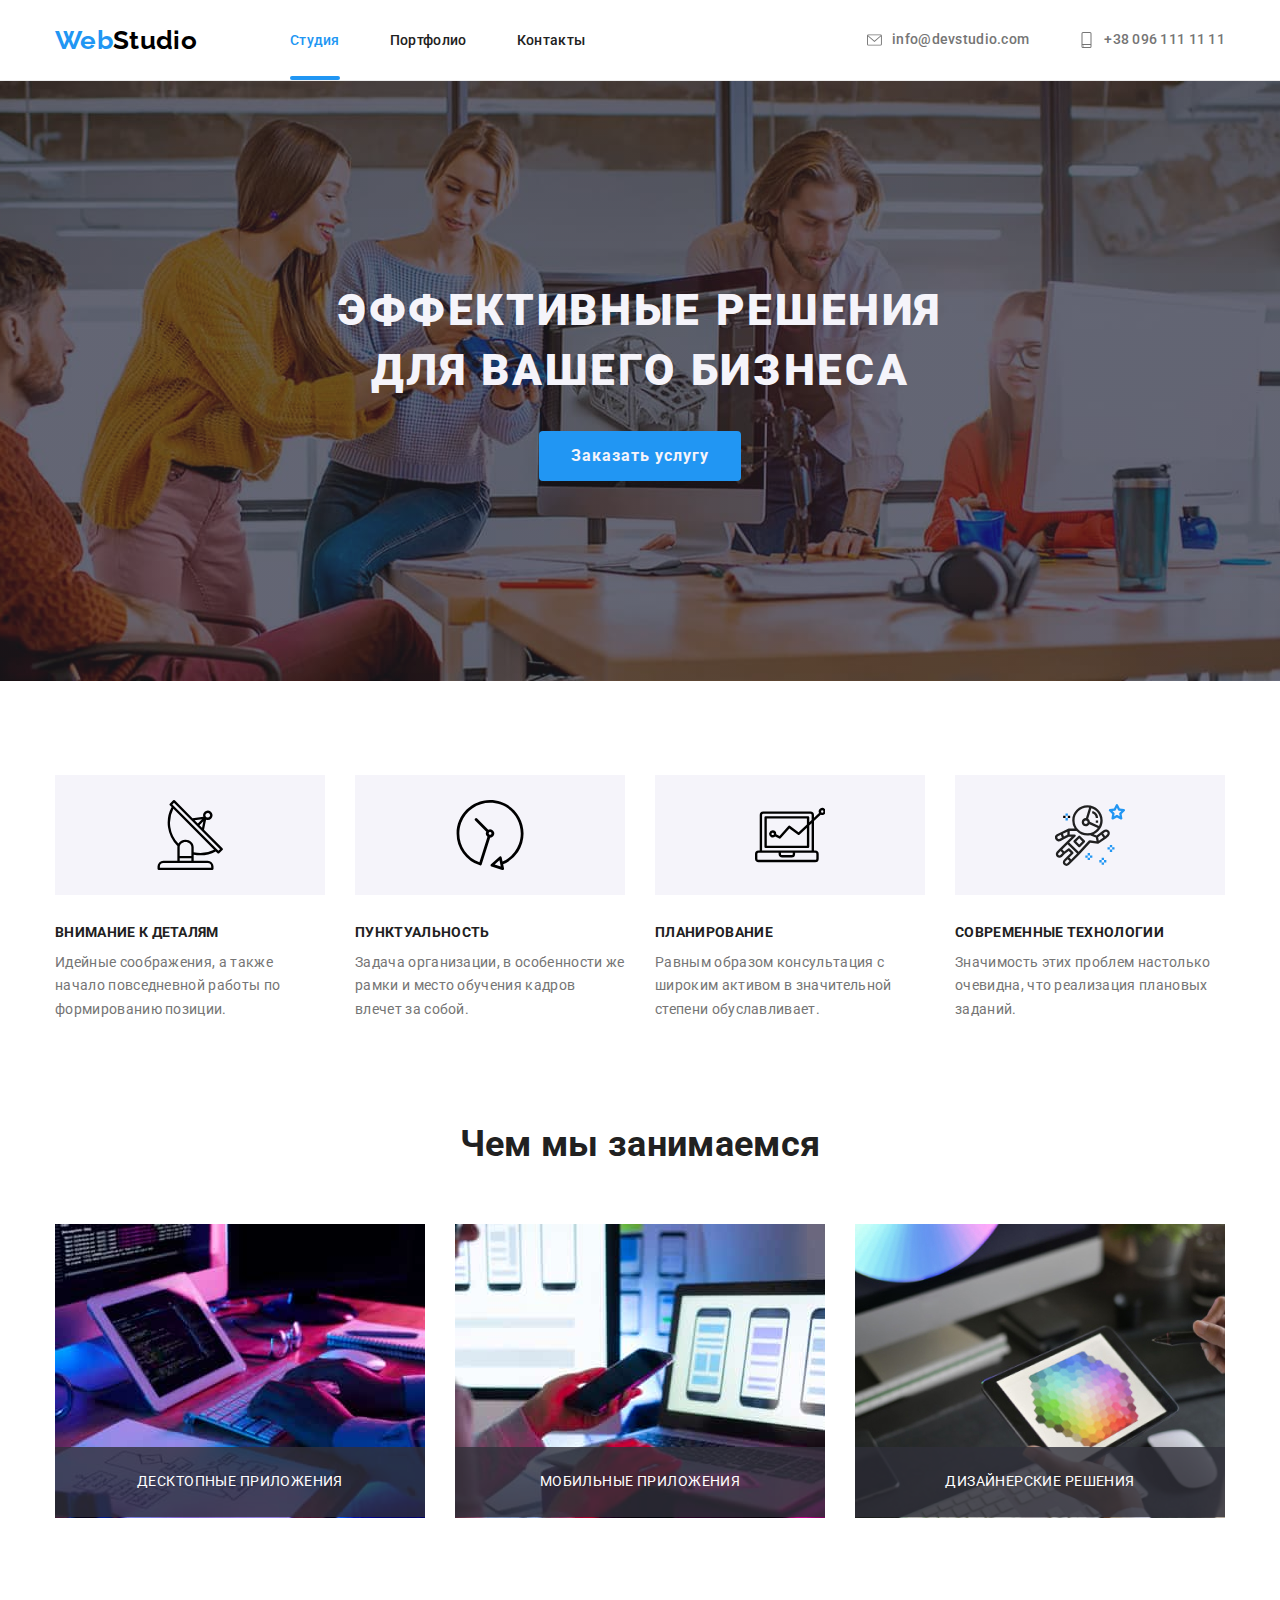
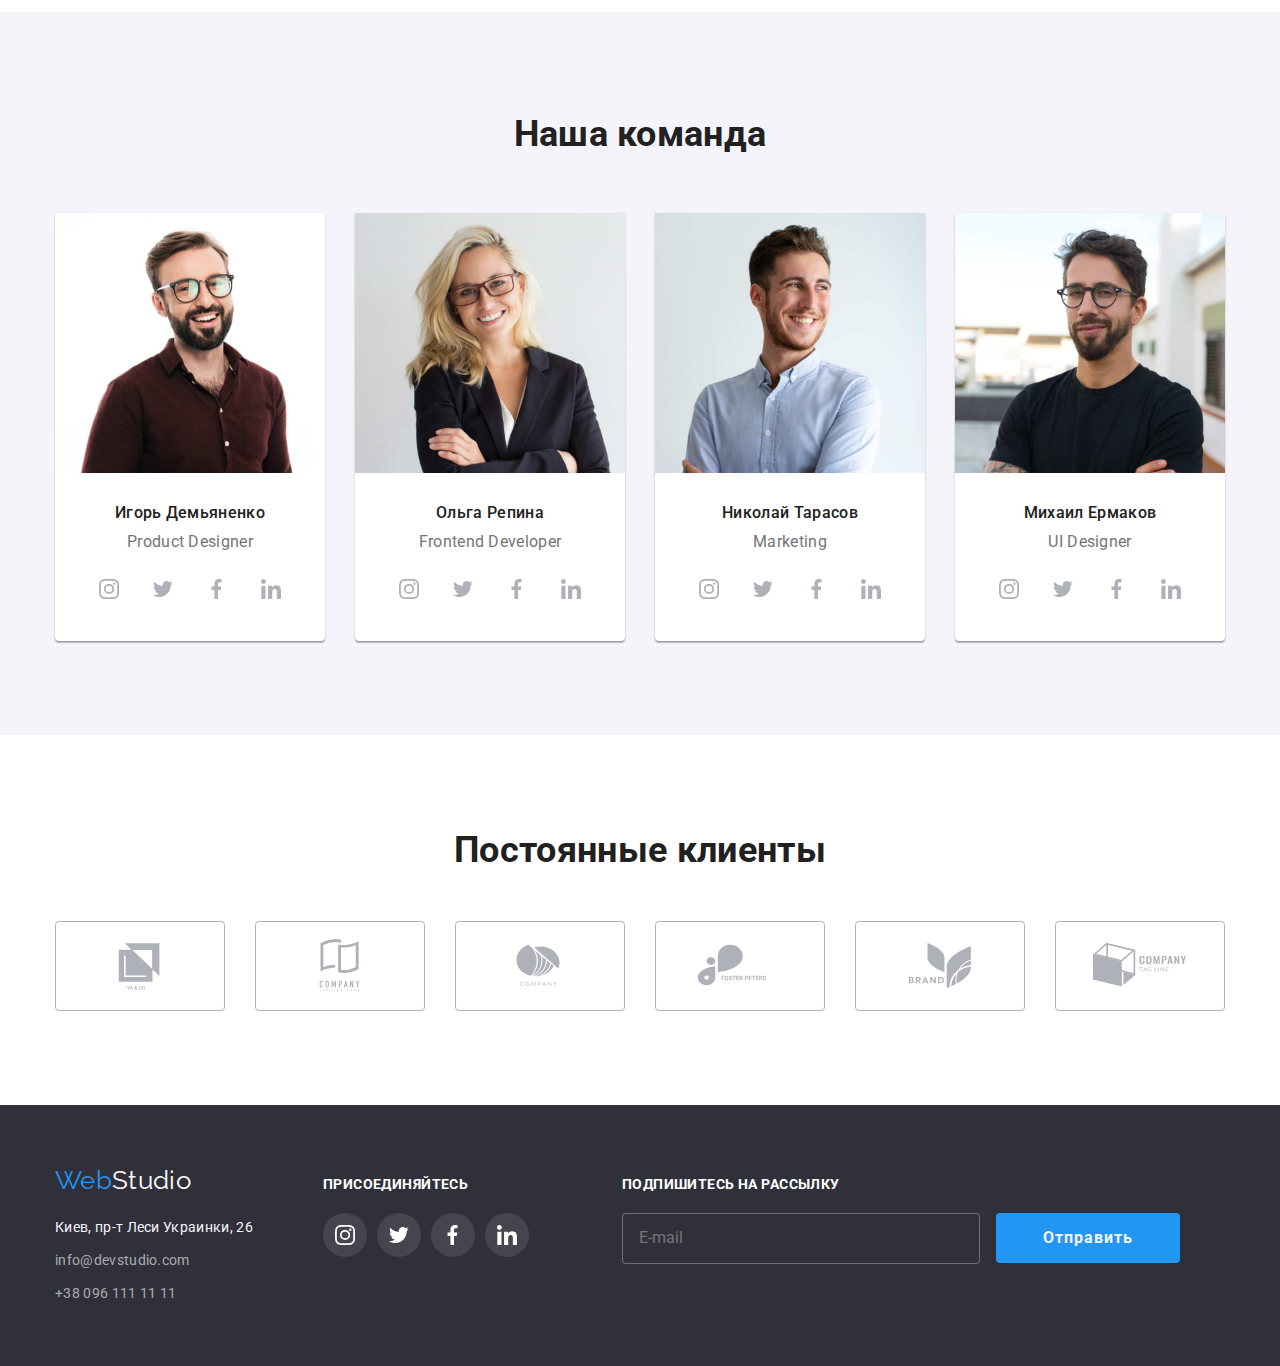
==== commit 12183402: "доработки по футору" ====
--- a/index.html
+++ b/index.html
@@ -350,7 +350,7 @@
         <!-- <a href="./index.html" class="logo">
         <span class="part part-logo">Web</span>Studio</a> -->
     <ul class="address">
-     <li a> Киев, пр-т Леси Украинки, 26</li>
+     <li>  Киев, пр-т Леси Украинки, 26</li>
      </ul>
     <ul class="text-meta">
      <li><a class="link" href="malito:info@devstudio.com">info@devstudio.com</a></li>
@@ -391,6 +391,12 @@
 </li>
     </ul>
 </div>
+<div class="footer-mailing">
+    <p class="title-mailing">Подпишитесь на рассылку</p>
+    <label class="mailing-leibel" for="contact-email"></label>
+    <input class="mailing-input" id="contact-email" placeholder="E-mail" type="email">
+    <button class="button-mailing" type="button">Отправить</button> 
+</div>
 </div>
     </footer>
    </main>
@@ -403,17 +409,17 @@
 </button>
 
  <form class="form" action="#" autocomplete="off" novalidate>
-<h2 class="form-title">Оставьте свои данные, мы вам перезвоним</h2>
+      <h2 class="form-title">Оставьте свои данные, мы вам перезвоним</h2>
      <div class="form-class list-top">
      <label class="form-label" for="name" > Имя</label>
-     <input class="form-input" id="name" type="text">
+     <input class="form-input current" id="name" type="text">
     <svg class="form-icon" >
     <use href="./images/sprite.svg#icon-person-black-18dp-1-1" width="15px" height="15px"></use>
     </svg>
 </div>
 <div class="form-class">
     <label class="form-label" for="contact-tel">Телефон</label>
-    <input class="form-input" id="contact-tel" type="contact-tel">
+    <input class="form-input" id="contact-tel" type="tel">
     <svg class="form-icon">
         <use href="./images/sprite.svg#icon-phone-black-18dp-1-1" width="15px" height="15px"></use>
     </svg>
@@ -426,16 +432,17 @@
     </svg>
 </div>
 <div class="form-class">
-  <label class="form-label" for="form-textarea">Комментарий</label>
-  <textarea class="form-input form-textarea" name="form-comment" id="form-textarea" placeholder="Введите текст"></textarea>
-</div>
-<div class="form-class">
+ <label class="comment-label" for="comment">Комментарий</label>
+<textarea class="form-input comment" name="comment" id="comment" placeholder="Введите текст"></textarea>
+</div>
+<div class="class-checkbox">
 <label class="form-checkbox" for="form-checkbox">
 <input class="" id="form-checkbox" type="checkbox">
 Соглашаюсь с рассылкой и принимаю <a class="form-link" href=""> Условия договора</a>
 
 </label>
 </div>
+<button class="button-modal" type="button">Отправить</button>
 </form>
     </div>
    </div>
--- a/css/styles.css
+++ b/css/styles.css
@@ -254,6 +254,62 @@
   margin-left: 70px;
   width: 206px;
   }
+  /* Подпишитесь на рассылку в шапке */
+
+  .footer-mailing{
+    margin-left: 93px;
+    width: 570px;
+  }
+   .title-mailing {
+    font-weight: 700;
+    font-size: 14px;
+    line-height: 1.14;
+    letter-spacing: 0.03em;
+    text-transform: uppercase;
+    margin-bottom: 20px;
+    color: var(--logo-footer-color);
+  } 
+  .mailing-leibel{
+    font-weight: 400;
+    font-size: 16px;
+    line-height: 1.25;
+    display: flex;
+    align-items: center;
+    letter-spacing: 0.03em;
+    color:rgba(255, 255, 255, 0.6);
+    }
+
+.mailing-input{
+  margin: 0;
+  width: 358px;
+  padding: 15px 16px;
+  border-radius: 4px;
+  border: 1px solid rgba(255, 255, 255, 0.3);
+  background: var(--h1-color);
+}
+.button-mailing{
+    display:inline-flex;
+    align-items: center;
+    justify-content: center;
+    text-align: center;
+    margin: 0 ;
+    border-radius: 4px;
+    /* width: 200px; */
+    padding: 10px 47px;
+    margin-left: 12px;
+    height: 50px;
+    color: var(--address-footer-color);
+
+    background-color: var(--accent-color);
+    font-family: 'Roboto';
+    font-style: normal;
+    font-weight: 700;
+    font-size: 16px;
+    line-height: 1.87;
+    letter-spacing: 0.06em;
+    border: none;
+
+}
 
   /* h2наша команда в ul */
 
@@ -704,6 +760,11 @@
 .modal-icon{
   width: 11px;
   height: 11px;
+
+}
+.modal-icon:hover,
+.modal-icon:focus{
+fill: var(--accent-color);
 }
 /* офомления модал окна  */
 .form{
@@ -718,10 +779,11 @@
 flex-direction: column;
 margin-bottom: 10px;
 }
+
 .list-top{
   margin-top: 12px;
 }
-.form-label{
+.form-label, .comment-label {
 font-weight: 400;
 font-size: 12px;
 line-height: 14px;
@@ -729,24 +791,33 @@
 color: var(--title-text-paragraph);
 }
 .form-input{
-  margin: 0;
-
+margin: 0;
 width: 100%;
-padding: 14px 35px;
+padding: 10px 35px;
 background: var(--logo-footer-color);
 border-radius: 4px;
 border: 1px solid var(--form-input-color);
-}
-
+transition: border-color 250ms var(--cube-color);
+}
 .form-icon{
   position: absolute;
   width: 15px;
   height: 15px;
   top: 55%;
   left: 15px;
-}
+  transition: fill 250ms var(--cube-color);
+}
+.form-input:hover,
+.form-input:focus{
+border-color: var(--accent-color);
+ outline: none; 
+}
+.form-input:hover ~ .form-icon,
+.form-input:focus ~ .form-icon{
+  fill: var(--accent-color);
+}
+
 .form-title {
-  
   font-weight: 700;
   font-size: 20px;
   line-height: 1.15;
@@ -754,7 +825,7 @@
   letter-spacing: 0.03em;
 
 }
-.form-textarea{ 
+.comment{ 
   height: 120px;
   padding: 12px 16px;
   resize: none;
@@ -770,11 +841,45 @@
   letter-spacing: 0.03em;
   color: var(--title-text-paragraph);
 }
+ /* .coment-label{
+  font-weight: 400;
+  font-size: 12px;
+  line-height: 14px;
+  margin-top: 0;
+  margin-bottom: 4px;
+color: var(--title-text-paragraph);
+} */
  .form-link{
    color: var(--accent-color);
  }
-
-
+ .button-modal{
+      display:flex;
+      align-items: center;
+      justify-content: center;
+      text-align: center;
+      margin: 0 auto;
+      border-radius: 4px;
+      width: 200px;
+      height: 50px;
+      color: var(--address-footer-color);
+      background-color: var(--accent-color);
+      font-weight: 700;
+      font-size: 16px;
+      line-height: 30px;
+      letter-spacing: 0.06em;
+      border: none;
+ }
+ .class-checkbox{
+   margin-top: 20px;
+   margin-bottom: 30px;
+ }
+/* .form-label, .comment-label{
+  font-weight: 400;
+  font-size: 12px;
+  line-height: 14px;
+  margin-bottom: 4px;
+  color: var(--title-text-paragraph);
+} */
 /* заголовки h2 */
 .section-title{
 
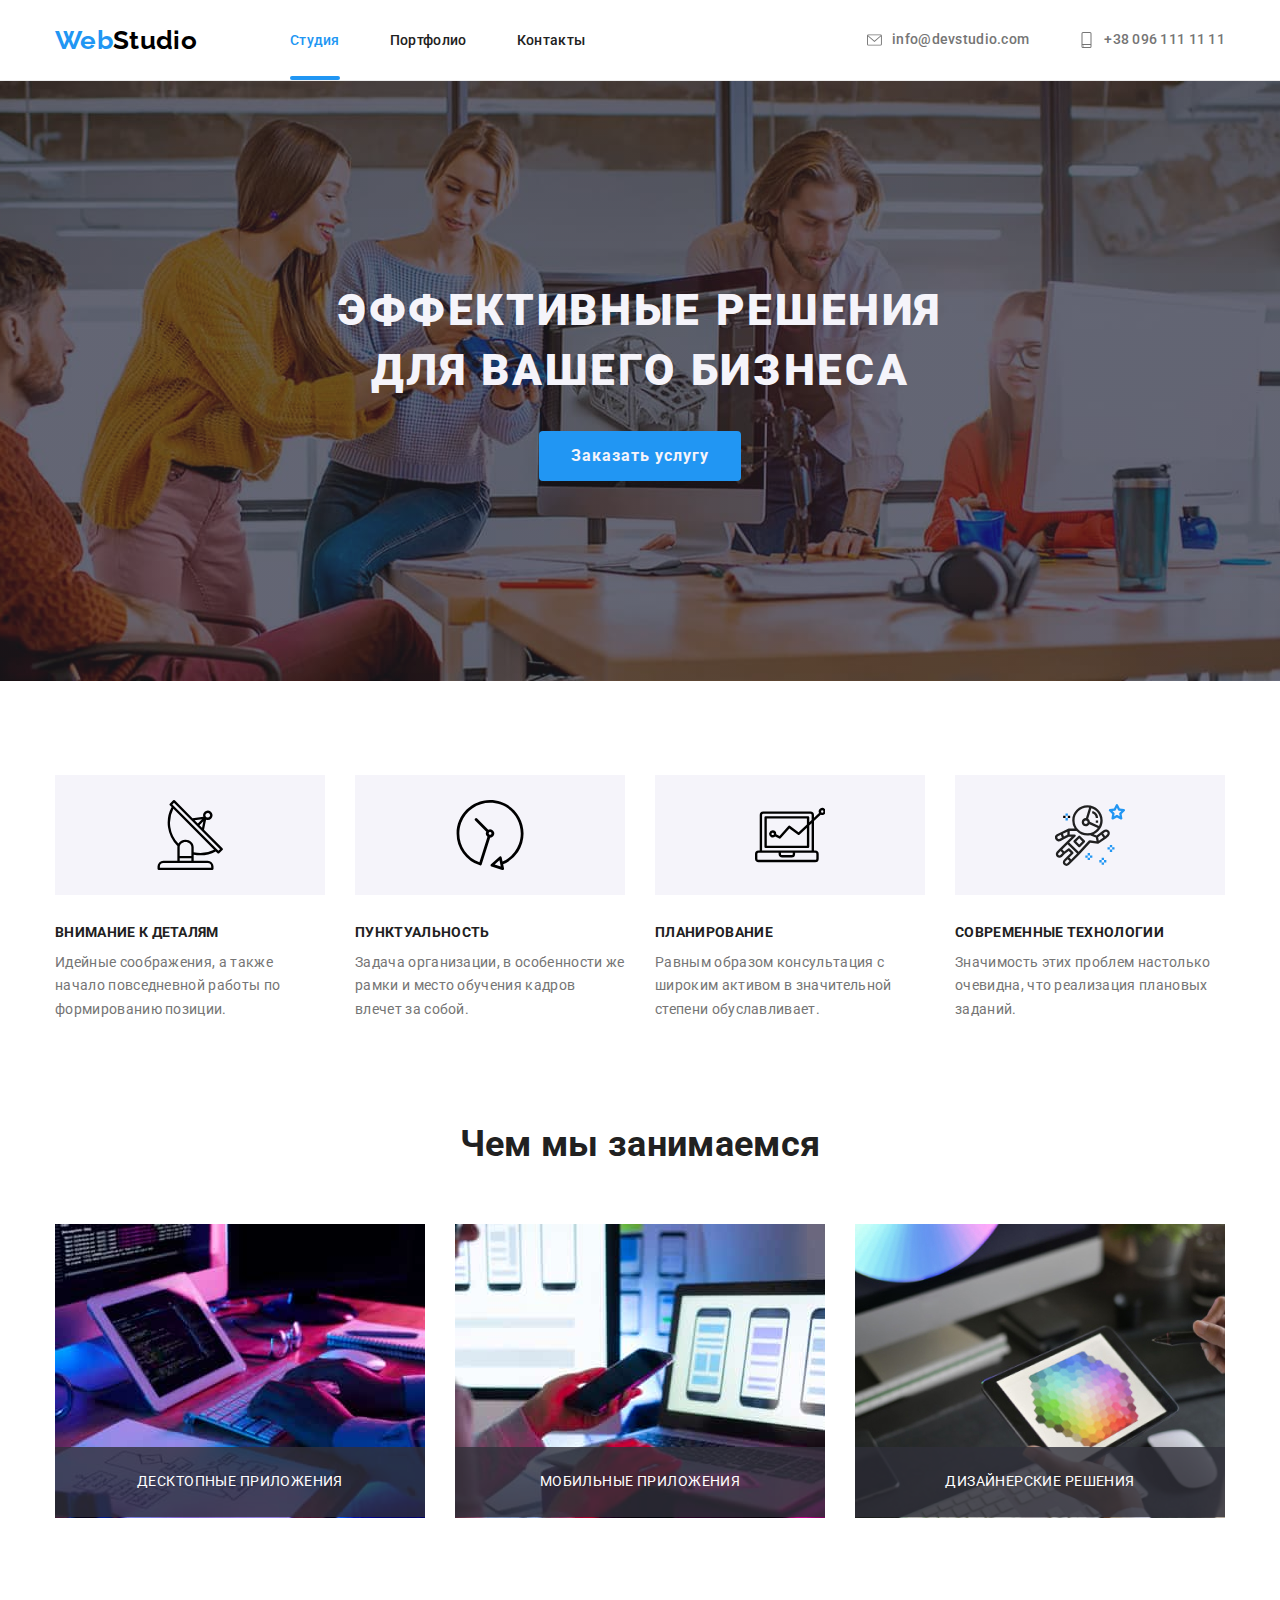
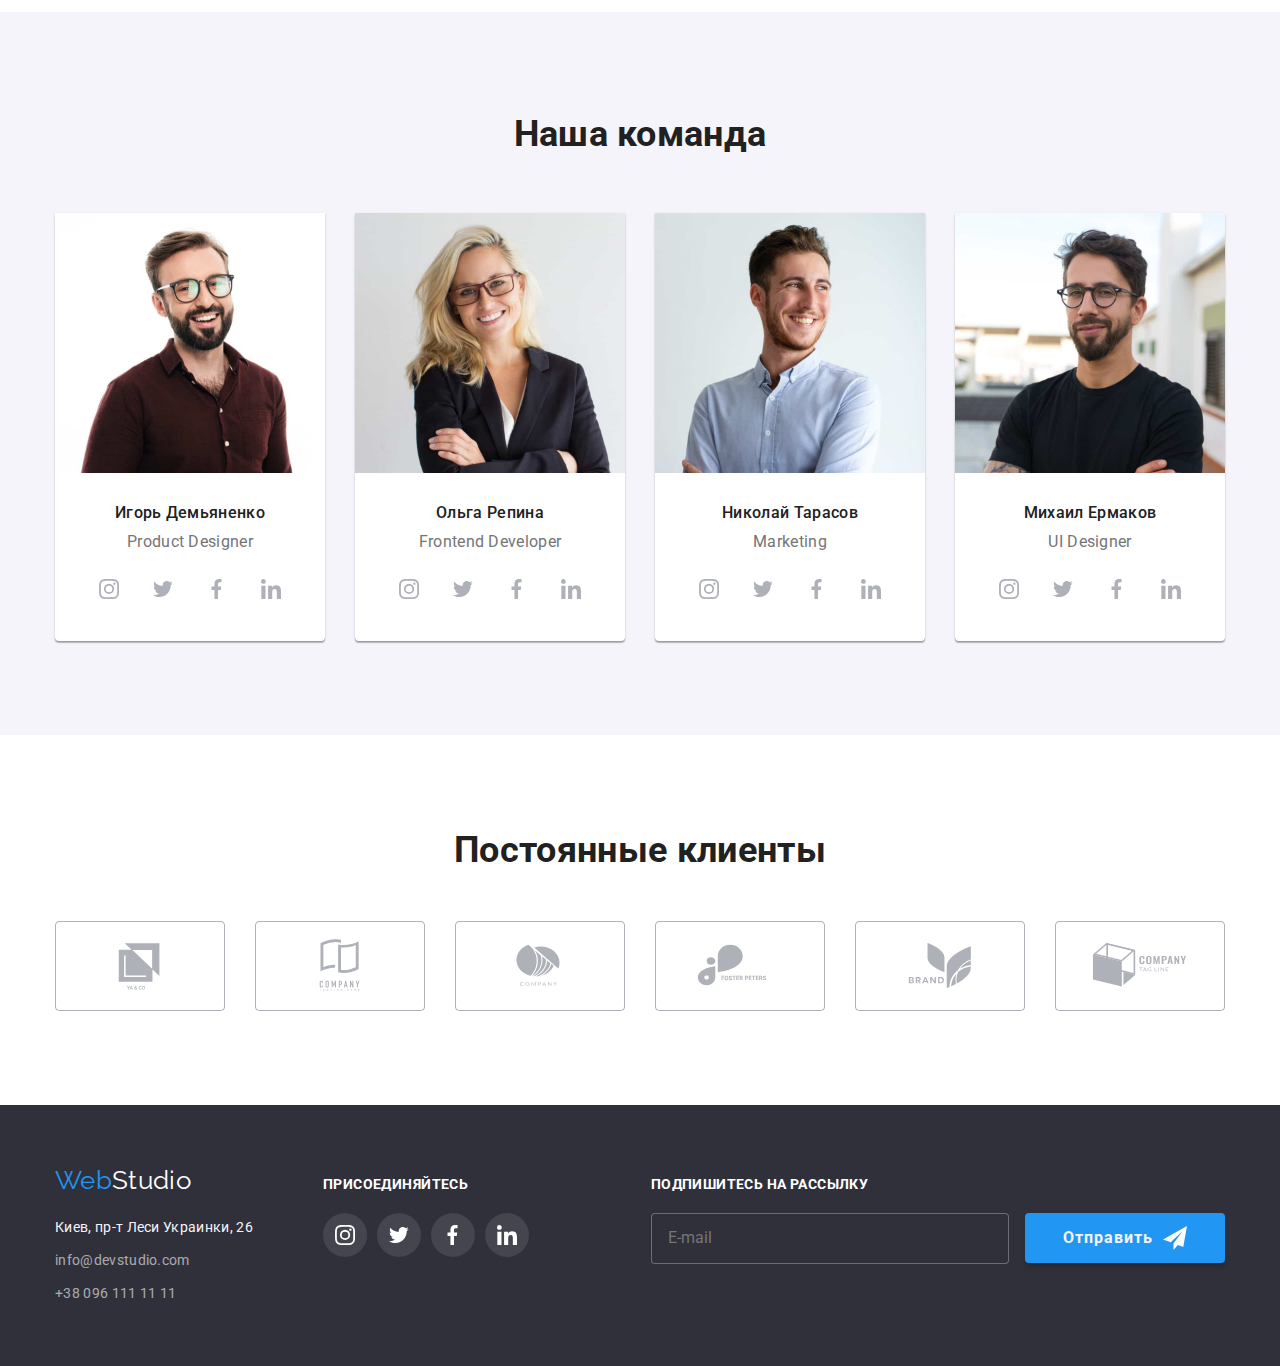
==== commit 042431cb: "модалка конец по макету" ====
--- a/index.html
+++ b/index.html
@@ -4,7 +4,7 @@
     <meta charset="UTF-8">
     <meta http-equiv="X-UA-Compatible" content="IE=edge">
     <meta name="viewport" content="width=device-width, initial-scale=1.0">
-    <title>Основи НТМЛ.Часть первая </title>   
+    <title>Студия </title>   
 <link rel="preconnect" href="https://fonts.googleapis.com">
 <link rel="preconnect" href="https://fonts.gstatic.com" crossorigin>
 <link href="https://fonts.googleapis.com/css2?family=Raleway:wght@700&family=Roboto:wght@400;500;700&display=swap"
@@ -404,7 +404,7 @@
     <div class="hero-modal">
     <button type="button" class="close-button" data-modal-close>
     <svg class="modal-icon">
-        <use href="./images/sprite.svg#icon-close-black"></use>
+        <use href="./images/sprite.svg#icon-close-black11"></use>
    </svg>
 </button>
 
@@ -437,7 +437,8 @@
 </div>
 <div class="class-checkbox">
 <label class="form-checkbox" for="form-checkbox">
-<input class="" id="form-checkbox" type="checkbox">
+<input class="input-checkbox" id="form-checkbox" type="checkbox">
+<span class="checkbox-icon"></span>
 Соглашаюсь с рассылкой и принимаю <a class="form-link" href=""> Условия договора</a>
 
 </label>
--- a/css/styles.css
+++ b/css/styles.css
@@ -208,7 +208,7 @@
     text-decoration: none;
   }
   
-  .text-meta .link:hover,
+  .text-meta .link:hover, 
   .text-meta .link:focus {
     color: #2196F3;
 
@@ -257,8 +257,7 @@
   /* Подпишитесь на рассылку в шапке */
 
   .footer-mailing{
-    margin-left: 93px;
-    width: 570px;
+    margin-left: auto;
   }
    .title-mailing {
     font-weight: 700;
@@ -286,20 +285,22 @@
   border-radius: 4px;
   border: 1px solid rgba(255, 255, 255, 0.3);
   background: var(--h1-color);
-}
-.button-mailing{
-    display:inline-flex;
+  color: var(--accent-color);
+}
+
+   .button-mailing {
+   display:inline-flex;
     align-items: center;
     justify-content: center;
-    text-align: center;
+    /* text-align: center; */
     margin: 0 ;
     border-radius: 4px;
-    /* width: 200px; */
-    padding: 10px 47px;
+   width: 200px;
+    padding:0;
     margin-left: 12px;
     height: 50px;
     color: var(--address-footer-color);
-
+    box-shadow: 0px 4px 4px rgb(0 0 0 / 15%);
     background-color: var(--accent-color);
     font-family: 'Roboto';
     font-style: normal;
@@ -307,8 +308,15 @@
     font-size: 16px;
     line-height: 1.87;
     letter-spacing: 0.06em;
-    border: none;
-
+    border: none; 
+
+}
+.button-mailing::after{
+  content: "";
+  margin-left: 10px;
+  width: 24px;
+  height: 24px;
+  background-image: url(../images/icon\ \ telegram.svg);
 }
 
   /* h2наша команда в ul */
@@ -757,14 +765,13 @@
  /* .works{
    background-color: var(--logo-nav-color);
  } */
-.modal-icon{
-  width: 11px;
-  height: 11px;
-
-}
+
+
 .modal-icon:hover,
 .modal-icon:focus{
 fill: var(--accent-color);
+border-color: var(--accent-color);
+border: none;
 }
 /* офомления модал окна  */
 .form{
@@ -836,6 +843,8 @@
   color: rgba(117, 117, 117, 0.5);
 }
 .form-checkbox{
+  display: flex;
+  align-items: center;
   font-size: 14px;
   line-height: 24px;
   letter-spacing: 0.03em;
@@ -851,6 +860,7 @@
 } */
  .form-link{
    color: var(--accent-color);
+   margin-left: 3px;
  }
  .button-modal{
       display:flex;
@@ -870,9 +880,35 @@
       border: none;
  }
  .class-checkbox{
-   margin-top: 20px;
-   margin-bottom: 30px;
+   margin-top: 25px;
+   margin-bottom: 25px;
+   padding-left: 14px;
  }
+  .input-checkbox{
+    position: absolute;
+    width: 1px;
+    height: 1px;
+    margin: -1px;
+    padding: 0;
+    overflow: hidden;
+    border: 0;
+    clip: rect(0 0 0 0);
+    }
+.input-checkbox:checked +.checkbox-icon{
+  background-image: url(../images/like-icon.svg);
+  background-color: var(--accent-color);
+  background-position: center;
+  border-color: var(--accent-color);
+}
+.checkbox-icon{
+  display: inline-block;
+  width: 16px;
+  height: 15px;
+  border-radius: 2px;
+  border: solid #212121;
+  background-color: var(--logo-footer-color);
+  margin-right: 8px;
+}
 /* .form-label, .comment-label{
   font-weight: 400;
   font-size: 12px;
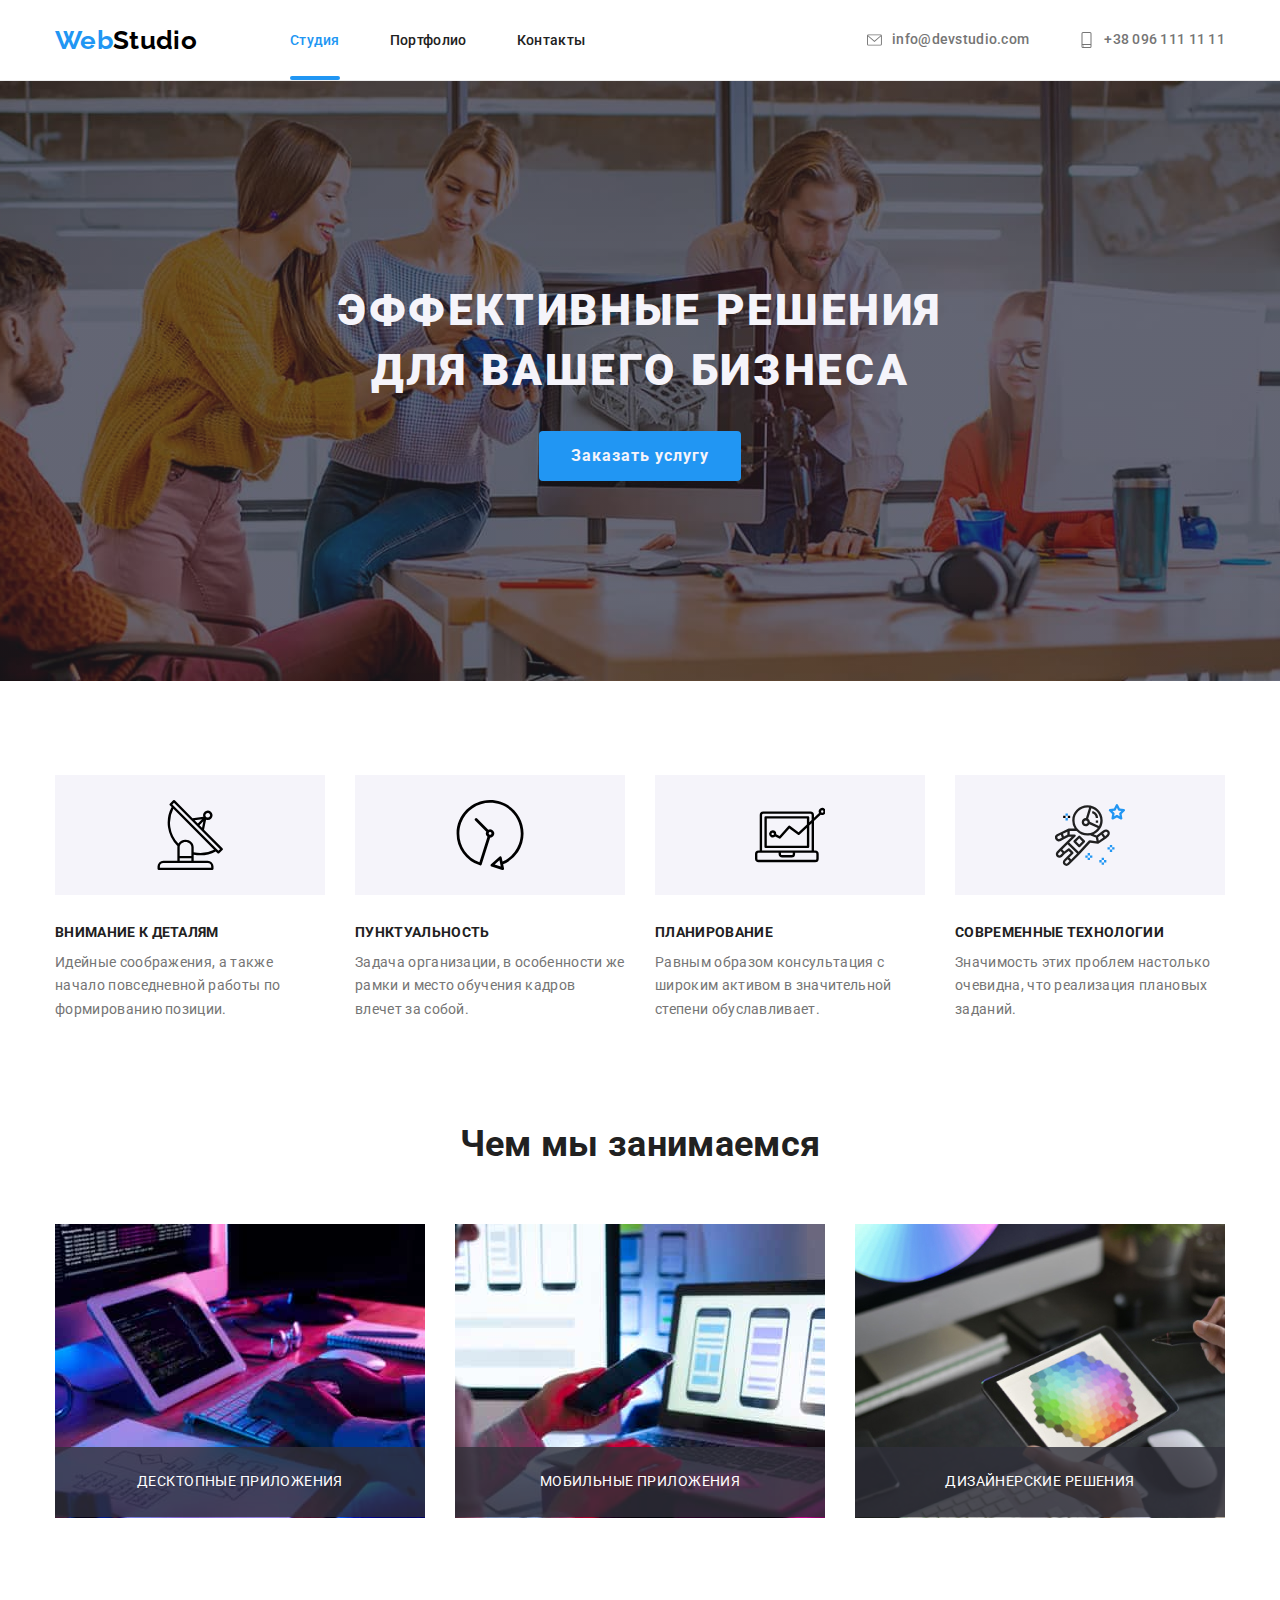
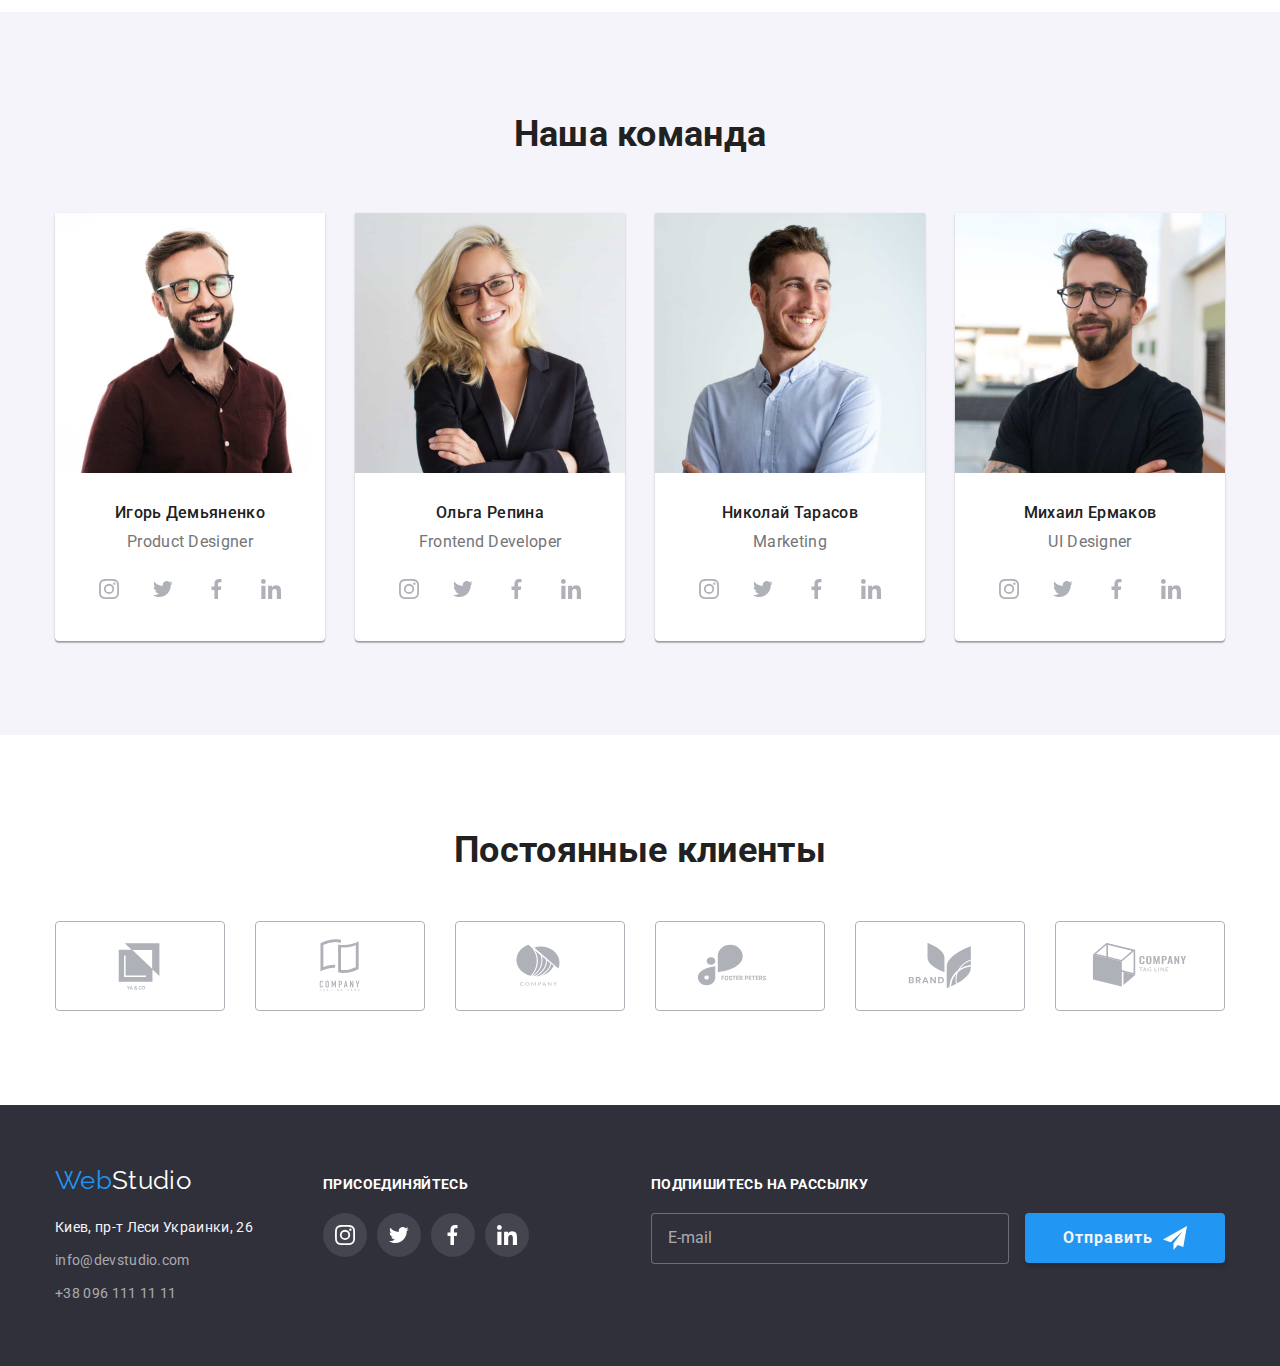
==== commit bf685ea6: "исправления по макету после проверки" ====
--- a/index.html
+++ b/index.html
@@ -393,9 +393,11 @@
 </div>
 <div class="footer-mailing">
     <p class="title-mailing">Подпишитесь на рассылку</p>
+    <form class="mailing-form">
     <label class="mailing-leibel" for="contact-email"></label>
     <input class="mailing-input" id="contact-email" placeholder="E-mail" type="email">
     <button class="button-mailing" type="button">Отправить</button> 
+    </form>
 </div>
 </div>
     </footer>
@@ -414,21 +416,21 @@
      <label class="form-label" for="name" > Имя</label>
      <input class="form-input current" id="name" type="text">
     <svg class="form-icon" >
-    <use href="./images/sprite.svg#icon-person-black-18dp-1-1" width="15px" height="15px"></use>
+    <use href="./images/sprite.svg#icon-person-black-18dp-1-1" width="12px" height="12px"></use>
     </svg>
 </div>
 <div class="form-class">
     <label class="form-label" for="contact-tel">Телефон</label>
     <input class="form-input" id="contact-tel" type="tel">
     <svg class="form-icon">
-        <use href="./images/sprite.svg#icon-phone-black-18dp-1-1" width="15px" height="15px"></use>
+        <use href="./images/sprite.svg#icon-phone-black-18dp-1-1" width="13px" height="13px"></use>
     </svg>
 </div>
 <div class="form-class">
     <label class="form-label" for="contact-email">Почта</label>
     <input class="form-input" id="contact-email" type="email">
     <svg class="form-icon">
-        <use href="./images/sprite.svg#icon-email-black-18dp-1-1" width="15px" height="15px"></use>
+        <use href="./images/sprite.svg#icon-email-black-18dp-1-1" width="15px" height="12px"></use>
     </svg>
 </div>
 <div class="form-class">
--- a/css/styles.css
+++ b/css/styles.css
@@ -282,10 +282,15 @@
   margin: 0;
   width: 358px;
   padding: 15px 16px;
+  outline: none;
   border-radius: 4px;
   border: 1px solid rgba(255, 255, 255, 0.3);
   background: var(--h1-color);
   color: var(--accent-color);
+}
+
+.mailing-input::placeholder{
+  color: rgba(255, 255, 255, 0.6);
 }
 
    .button-mailing {
@@ -750,7 +755,7 @@
     border-radius: 50%;
     width: 30px;
     height: 30px;
-    border: 1px solid #000000; 
+  border: 1px solid rgba(0, 0, 0, 0.1);
   }
   /* .close-button{
   right: 8px;
